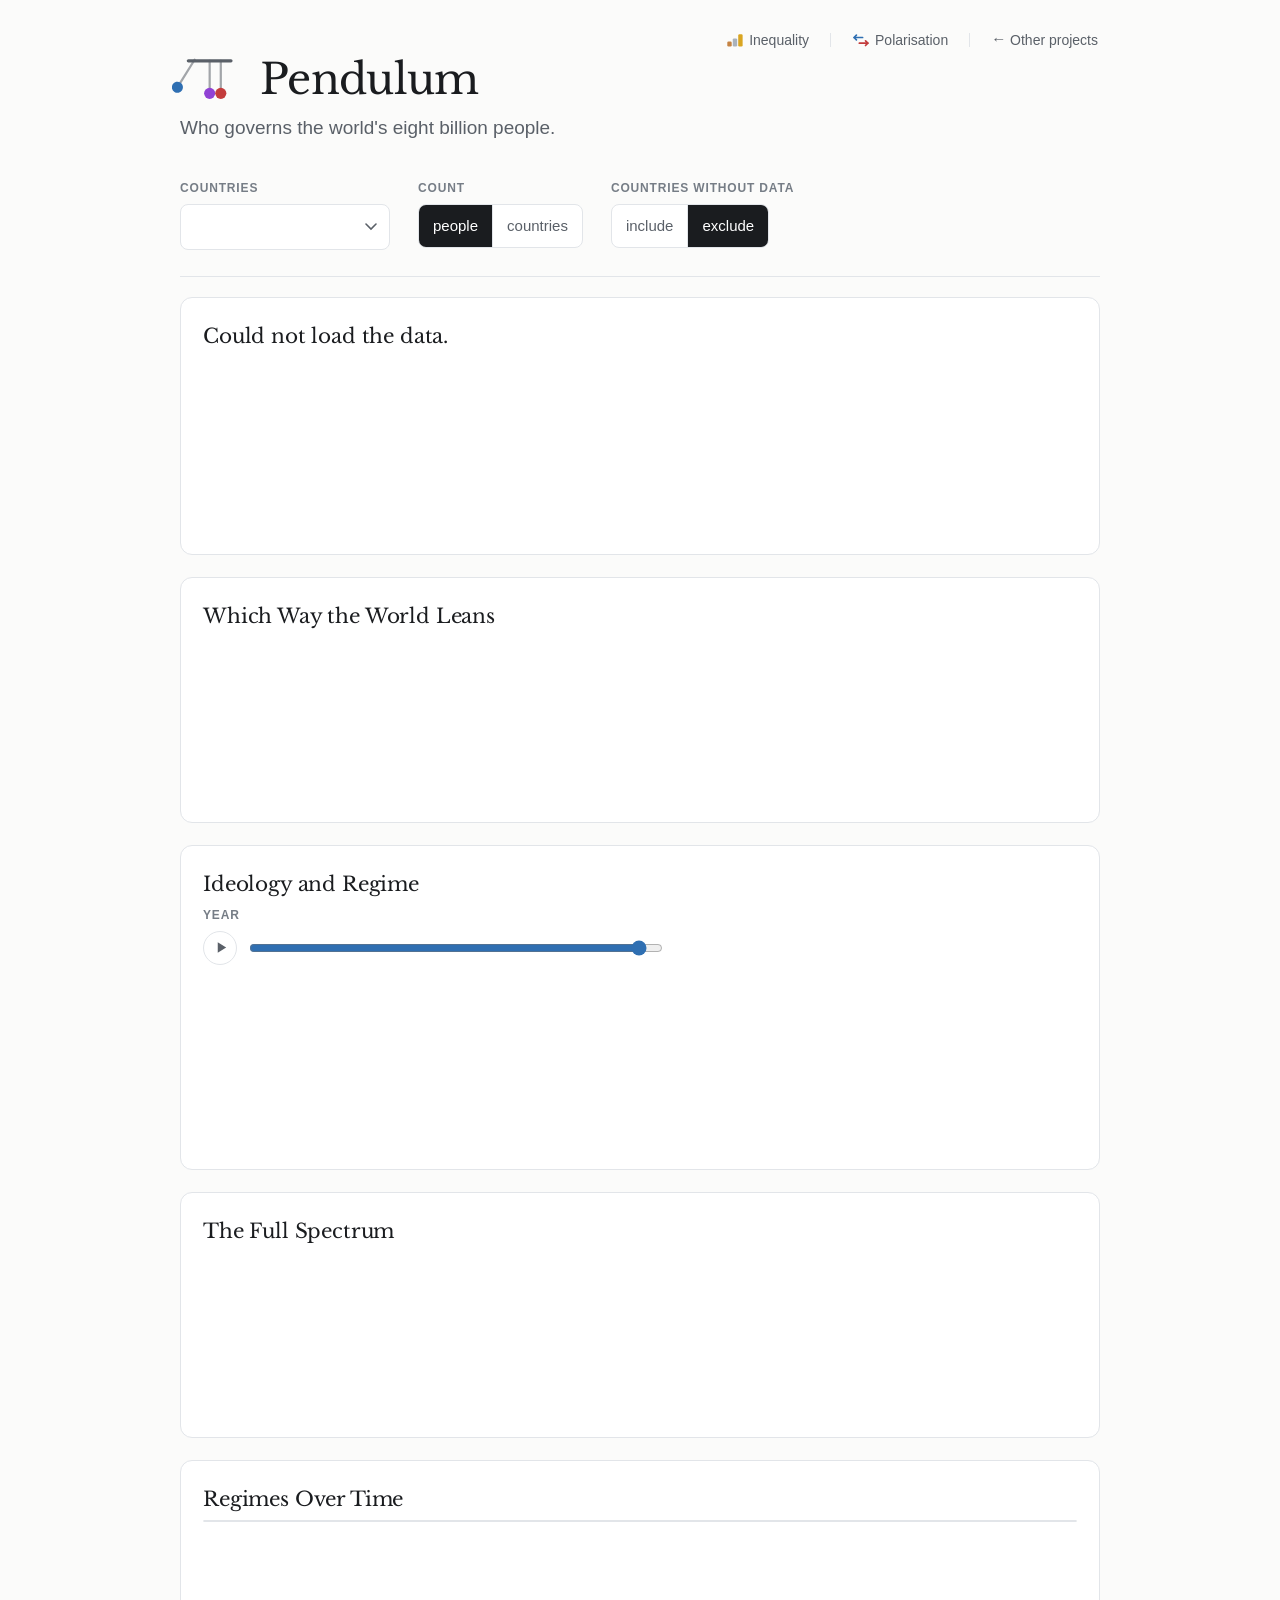
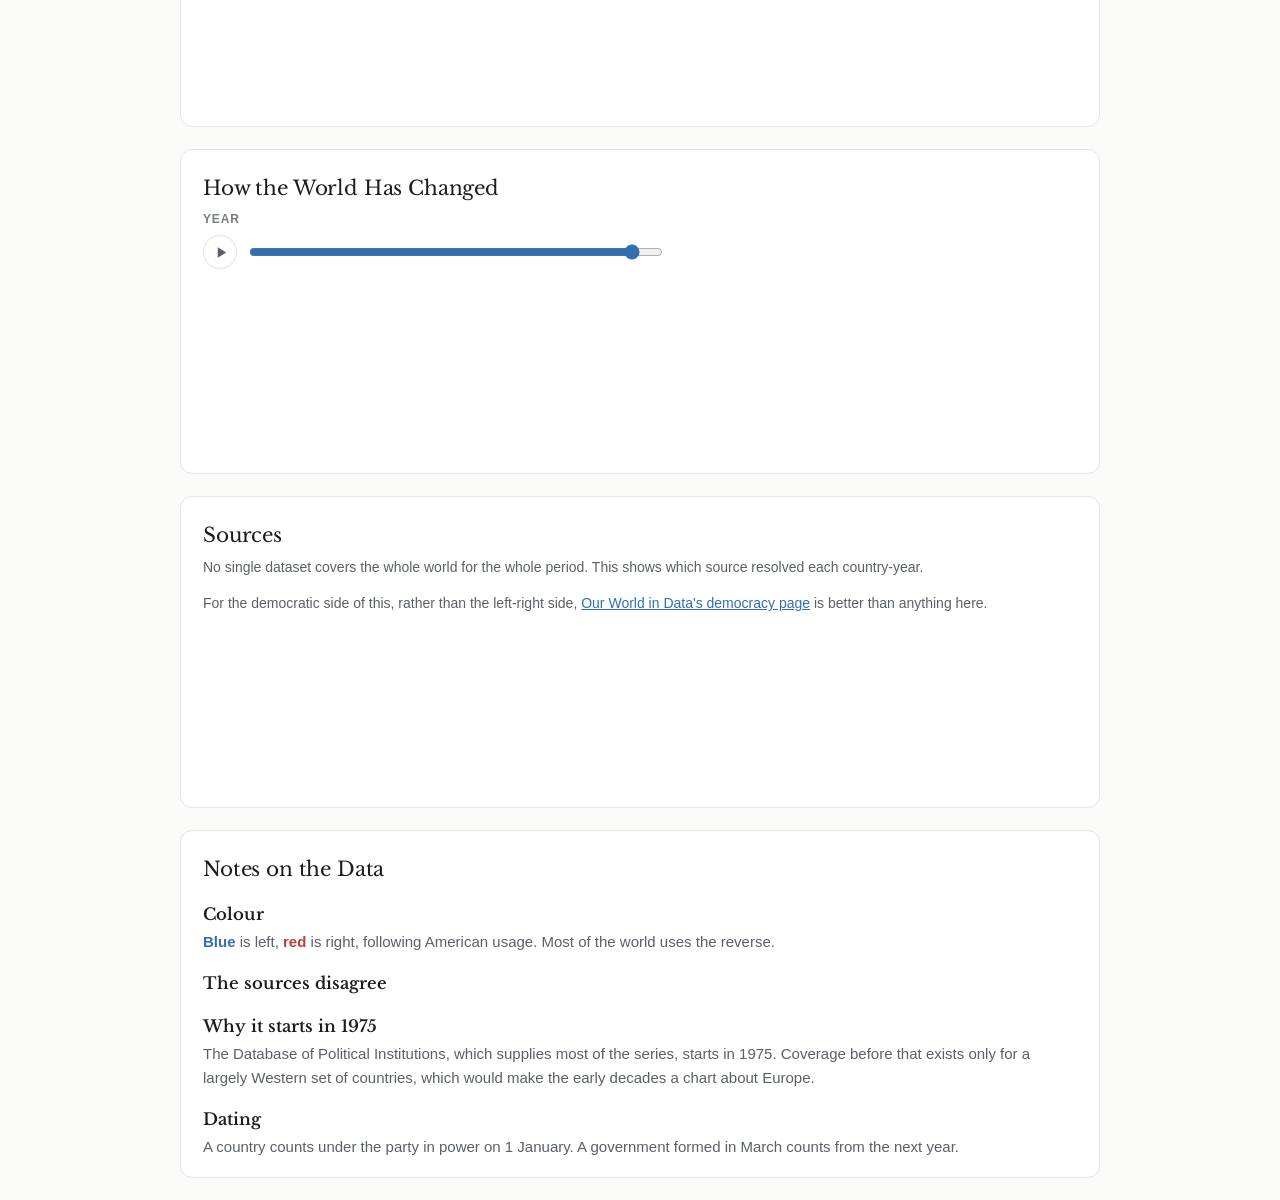
==== site/index.html @ 0fd0ecdf "Polarisation: the stacked-arrows mark, titled axes, and a granular fan The mark is now two arrows le" ====
<!doctype html>
<html lang="en">
<head>
<meta charset="utf-8">
<meta name="viewport" content="width=device-width, initial-scale=1">
<title>Pendulum</title>
<meta name="description" content="How the world's governments have moved along the political spectrum since 1975.">
<link rel="canonical" href="https://charlietrenorden.com/pendulum/">
<meta property="og:type" content="website">
<meta property="og:site_name" content="Charlie Trenorden">
<meta property="og:title" content="Pendulum: who governs the world's eight billion people">
<meta property="og:description" content="Fifty years of governments on the left-right axis, counted by people rather than countries.">
<meta property="og:url" content="https://charlietrenorden.com/pendulum/">
<meta property="og:image" content="https://charlietrenorden.com/pendulum/og-card.png">
<meta property="og:image:width" content="2400">
<meta property="og:image:height" content="1260">
<meta property="og:image:alt" content="Pendulum: the share of the world's people governed from the left, centre and right, 1975 to 2025.">
<meta name="twitter:card" content="summary_large_image">
<link rel="preconnect" href="https://fonts.gstatic.com" crossorigin>
<link href="https://fonts.googleapis.com/css2?family=Libre+Baskerville:wght@400;700&display=swap" rel="stylesheet">
<link rel="stylesheet" href="style.css">
<!-- A SQUARE mark for the tab. logo.svg is the 58x48 wordmark: a browser squashes it
     into a 16x13 sliver where the rods disappear. apple-touch is flattened square
     because iOS masks it itself and paints transparency black. -->
<link rel="icon" href="favicon.svg" type="image/svg+xml">
<link rel="icon" href="favicon.ico" sizes="any">
<link rel="icon" href="favicon-192.png" type="image/png" sizes="192x192">
<link rel="apple-touch-icon" href="apple-touch-icon.png">
<script>/* Analytics, gated. Two kinds of visitor are not an audience: anyone who has opted out with ?nostats=1, and automation - navigator.webdriver is the one signal true for Playwright, Puppeteer and Selenium alike. Inline and dependency-free on purpose: served from the Worker, a bad deploy there would stop analytics on every site. See site-stats/beacon. */(function(){try{var X="ct.nostats",C="ct_nostats",D=";path=/;domain=.charlietrenorden.com",q=location.search,out=false;if(q.indexOf("nostats=1")>-1){try{localStorage.setItem(X,"1")}catch(e){}document.cookie=C+"=1"+D+";max-age=63072000;samesite=lax";}if(q.indexOf("nostats=0")>-1){try{localStorage.removeItem(X)}catch(e){}document.cookie=C+"="+D+";max-age=0";}try{out=!!localStorage.getItem(X)}catch(e){}if(!out)out=document.cookie.indexOf(C+"=1")>-1;if(out||navigator.webdriver)return;var d=document,s;s=d.createElement("script");s.defer=true;s.src="https://static.cloudflareinsights.com/beacon.min.js";s.setAttribute("data-cf-beacon",'\x7b"token": "32b821209b5441a08df42ccf61c9e6c2"\x7d');d.head.appendChild(s);s=d.createElement("script");s.defer=true;s.src="https://beacon.charlietrenorden.com/b.js";d.head.appendChild(s);}catch(e){}})();</script>
</head>
<body class="loading">
<header class="wrap">
  <nav class="topnav">
    <a href="../inequality/"><svg class="navmark" viewBox="0 0 22 18" aria-hidden="true" focusable="false"><rect x="1.6" y="10.4" width="5.4" height="6.2" rx="1.5" fill="var(--coin-bronze-face)"/><rect x="8.3" y="6.6" width="5.4" height="10" rx="1.5" fill="var(--coin-silver-face)"/><rect x="15" y="1.6" width="5.4" height="15" rx="1.5" fill="var(--coin-gold-face)"/></svg>Inequality</a>
    <span class="sep" aria-hidden="true"></span>
    <a href="../polarisation/"><svg class="navmark" viewBox="0 0 22 18" aria-hidden="true" focusable="false"><g stroke="var(--p-left)" stroke-width="2.1" stroke-linecap="round" stroke-linejoin="round" fill="none"><path d="M13 5.5 H2.6"/><path d="M5.4 2.7 L2.6 5.5 L5.4 8.3"/></g><g stroke="var(--p-right)" stroke-width="2.1" stroke-linecap="round" stroke-linejoin="round" fill="none"><path d="M9 12.5 H19.4"/><path d="M16.599999999999998 9.7 L19.4 12.5 L16.599999999999998 15.3"/></g></svg>Polarisation</a>
    <span class="sep" aria-hidden="true"></span>
    <a class="home" href="https://charlietrenorden.com/"><span class="back" aria-hidden="true">&larr;</span>&nbsp;<span class="lbl-full">Other projects</span><span class="lbl-short">Projects</span></a>
  </nav>
  <h1>
    <svg class="mark" viewBox="0 8 58 48" aria-hidden="true" focusable="false">
      <line x1="9" y1="12" x2="55" y2="12" stroke="currentColor" stroke-width="3.4" stroke-linecap="round"/>
      <g class="bob-l"><line x1="20" y1="12" x2="20" y2="41" stroke="currentColor" stroke-width="2.4" stroke-linecap="round" opacity=".55"/><circle cx="20" cy="47" r="6" fill="#2f6fb2"/></g>
      <g class="bob-m"><line x1="32" y1="12" x2="32" y2="41" stroke="currentColor" stroke-width="2.4" stroke-linecap="round" opacity=".55"/><circle cx="32" cy="47" r="6" fill="#9042d4"/></g>
      <g class="bob-r"><line x1="44" y1="12" x2="44" y2="41" stroke="currentColor" stroke-width="2.4" stroke-linecap="round" opacity=".55"/><circle cx="44" cy="47" r="6" fill="#c33c3c"/></g>
    </svg>Pendulum</h1>
  <p class="standfirst">
    Who governs the world's eight billion people.
  </p>
</header>

<main class="wrap">
  <section class="controls" aria-label="Chart controls">
    <div class="control">
      <label for="group">Countries</label>
      <select id="group"></select>
      <span class="hint" id="group-hint"></span>
    </div>
    <div class="control">
      <span class="label">Count</span>
      <div class="segmented" role="radiogroup" aria-label="What to count">
        <button type="button" data-weight="by_population" role="radio" aria-checked="true">people</button>
        <button type="button" data-weight="by_country" role="radio" aria-checked="false">countries</button>
      </div>
    </div>
    <div class="control">
      <span class="label">Countries without data</span>
      <div class="segmented" role="radiogroup" aria-label="Countries without data">
        <button type="button" data-missing="include" role="radio" aria-checked="false">include</button>
        <button type="button" data-missing="exclude" role="radio" aria-checked="true">exclude</button>
      </div>
    </div>
  </section>

  <section class="panel">
    <h2 id="chart-title"></h2>
    <div class="legend" id="legend"></div>
    <figure class="chart">
      <svg id="area" role="img"></svg>
      <div class="readout" id="readout" hidden></div>
    </figure>
    <p class="caption" id="caption"></p>
  </section>

  <section class="panel">
    <h2 id="leans-title">Which Way the World Leans</h2>
    <div class="legend legend-lines" id="legend-lines"></div>
    <figure class="chart">
      <svg id="line" role="img"></svg>
      <div class="readout" id="line-readout" hidden></div>
    </figure>
  </section>

  <section class="panel">
    <h2>Ideology and Regime</h2>
    <div class="control control-year">
      <label for="year">Year <output id="year-out"></output></label>
      <div class="scrub">
        <button type="button" class="play" data-play="year" aria-pressed="false" aria-label="Play the timeline">
          <svg viewBox="0 0 16 16" aria-hidden="true"><path d="M4 2.5v11l9-5.5z"/></svg>
        </button>
        <input type="range" id="year" min="1975" max="2025" step="1" value="2023">
      </div>
    </div>
    <div class="legend" id="legend-mosaic"></div>
    <figure class="chart">
      <svg id="mosaic" role="img"></svg>
      <div class="readout" id="mosaic-readout" hidden></div>
    </figure>
    <p class="caption" id="mosaic-caption"></p>
  </section>

  <section class="panel">
    <h2>The Full Spectrum</h2>
    <div class="legend" id="legend-spectrum"></div>
    <figure class="chart">
      <svg id="spectrum" role="img"></svg>
      <div class="readout" id="spectrum-readout" hidden></div>
    </figure>
    
  </section>

  <section class="panel">
    <h2>Regimes Over Time</h2>
    <div class="segmented segmented-wide" id="regime-tabs" role="radiogroup" aria-label="Regime type"></div>
    <div class="legend" id="legend-regime"></div>
    <figure class="chart">
      <svg id="regime" role="img"></svg>
      <div class="readout" id="regime-readout" hidden></div>
    </figure>
    <p class="caption" id="regime-caption"></p>
  </section>

  <section class="panel">
    <h2>How the World Has Changed</h2>
    <div class="control control-year">
      <label for="map-year">Year <output id="map-year-out"></output></label>
      <div class="scrub">
        <button type="button" class="play" data-play="map-year" aria-pressed="false" aria-label="Play the timeline">
          <svg viewBox="0 0 16 16" aria-hidden="true"><path d="M4 2.5v11l9-5.5z"/></svg>
        </button>
        <input type="range" id="map-year" min="1975" max="2026" step="1" value="2023">
      </div>
    </div>
    <div class="legend" id="legend-map"></div>
    <figure class="chart chart-wide">
      <svg id="map" role="img"></svg>
      <div class="readout" id="map-readout" hidden></div>
    </figure>
    <p class="caption" id="map-caption"></p>
  </section>

  <section class="panel">
    <h2>Sources</h2>
    <p class="sub">
      No single dataset covers the whole world for the whole period. This shows which
      source resolved each country-year.
    </p>
    <p class="sub">
      For the democratic side of this, rather than the left-right side,
      <a href="https://ourworldindata.org/democracy" rel="noopener">Our World in Data's
      democracy page</a> is better than anything here.
    </p>
    <div class="legend" id="legend-src"></div>
    <figure class="chart">
      <svg id="prov" role="img"></svg>
      <div class="readout" id="prov-readout" hidden></div>
    </figure>
  </section>

  <section class="panel notes">
    <h2>Notes on the Data</h2>
    <dl>
      <dt>Colour</dt>
      <dd>
        <b class="c-left">Blue</b> is left, <b class="c-right">red</b> is right, following
        American usage. Most of the world uses the reverse.
      </dd>
      <dt>The sources disagree</dt>
      <dd id="agreement"></dd>
      <dt>Why it starts in 1975</dt>
      <dd>
        The Database of Political Institutions, which supplies most of the series, starts
        in 1975. Coverage before that exists only for a largely Western set of countries,
        which would make the early decades a chart about Europe.
      </dd>
      <dt>Dating</dt>
      <dd>
        A country counts under the party in power on 1 January. A government formed in
        March counts from the next year.
      </dd>
    </dl>
  </section>
  <p class="loading-note">Loading the data.</p>
</main>


<script src="app.js"></script>
</body>
</html>
---- site/style.css ----
:root {
  --ink: #1a1c1f;
  --ink-soft: #5a6068;
  --ink-faint: #767d86;
  --rule: #e2e5e9;
  --bg: #fbfbfa;
  --panel: #ffffff;
  --accent: #2f6fb2;
  /* The wealth page. One hue per kind of evidence rather than per country,
     because the thing a reader has to keep hold of is which layer they are
     looking at, not which nation. Warm for the deep past, cool for the
     measured present. */
  --w-deep: #9c5539;
  --w-early: #d2a05f;
  --w-mid: #7d8f9c;
  --w-now: #2f6fb2;
  --w-england: #4f7d5e;
  --w-piedmont: #9a5b8f;
  --w-pick: #2f6fb2;
  --w-region: #462c0c;
  /* The median inside the settlement box plot. Near-black was iterated three
     times and rejected each time: at 2.6px through a pale terracotta box it
     read as a mark from a different chart. This is the box's own hue taken
     down, so it separates from the fill without introducing a fourth colour.

     The dark value is LIGHTER than the box rather than darker, which is not an
     inconsistency: what the eye is judging is contrast against the ground, and
     on a #1a1d22 panel a darker terracotta is a mark you cannot see. */
  --w-median: #8f3f24;
  /* ---- the polarisation page ----
     The hues carry the argument. The two axes that did not move are COOL and
     everything that roughly doubled is WARM, so a reader who takes nothing else
     from the fan chart still sees that the cool lines are the flat ones. */
  --p-econ: #2f6fb2;   --p-relig: #6b7f8c;
  --p-immig: #c0522d;  --p-lgbt: #a8387e;  --p-minor: #c08a3e;
  --p-viol: #8a2020;   --p-plur: #5d8a6b;  --p-pop: #6b5b95;
  --p-anti: #495070;
  --p-pick: #1a1c1f;   --p-band: #d7dce2;  --p-all: #9aa6b2;
  --p-left: #2f6fb2;   --p-right: #c33c3c;
  /* the three layers, for the swatches in the panel that lists them */
  --p-party: #c0522d;  --p-europe: #5d8a6b;  --p-society: #2f6fb2;
  /* The coin stack. Real metal hex is built for a dark ground: silver #c0c0c0
     and gold #d4af37 both wash out on this near-white page, so the light values
     are the same metals a couple of steps down. */
  --coin-bronze: #a4692c;  --coin-bronze-face: #c58343; --coin-bronze-edge: #7d4d1d;
  --coin-silver: #8b939c;  --coin-silver-face: #aab2bb; --coin-silver-edge: #6b727a;
  --coin-gold:   #b8860b;  --coin-gold-face:   #d9a521; --coin-gold-edge:   #8c6407;
  --max: 960px;
  /* The same serif stack charlietrenorden.com sets on its body. No webfont at
     all: nothing to request, nothing to swap in late, and the project reads as
     part of the site rather than beside it. Title at 400, headings at 600. */
  /* Libre Baskerville, Charlie's pick from eleven faces on 2026-08-22. It is
     the first webfont on this project, which had deliberately used the system
     serif to avoid a request and a late swap. The cost is paid for two reasons:
     it holds a one-word title where the system stack goes thin, and both pages
     are one word. `display=swap` means the system stack renders first and is
     replaced, so nothing is invisible while it loads. Baskerville runs large
     for its point size, hence the smaller clamp on h1 below. */
  --font-title: "Libre Baskerville", "Iowan Old Style", "Palatino Linotype",
                Palatino, Georgia, "Times New Roman", serif;
  --font-display: var(--font-title);
}

* { box-sizing: border-box; }

body {
  margin: 0;
  background: var(--bg);
  color: var(--ink);
  font: 16px/1.6 -apple-system, BlinkMacSystemFont, "Segoe UI", Roboto, Helvetica, Arial, sans-serif;
  -webkit-font-smoothing: antialiased;
}

.wrap { max-width: var(--max); margin: 0 auto; padding: 0 20px; }

/* The back link and the title share one grid rather than sitting in separate
   blocks, so that on a phone they can occupy the same row. Giving the link its
   own stacked row there wasted a whole line of a short screen and left the
   title looking like it started halfway down the page. */
/* header.wrap, not header: `.wrap` sets `padding: 0 20px` and a class outranks
   an element selector whatever the source order, so a bare `header { padding }`
   here is silently dead. It had been dead for a while - all the top spacing was
   really coming from the separate bar block above. */
header.wrap {
  /* 22 is what the removed bar block actually contributed */
  padding-top: 22px;
  padding-bottom: 8px;
  display: grid;
  grid-template-columns: minmax(0, 1fr) auto;
  align-items: center;
}
header > h1, header > .standfirst { grid-column: 1 / -1; }

h1 {
  font-family: var(--font-title);
  font-weight: 400;
  /* smaller than the Instrument Serif setting: this stack has a far larger
     x-height, so it carries the same presence at less size */
  font-size: clamp(28px, 5.4vw, 42px);
  letter-spacing: -0.015em;
  line-height: 1.04;
  margin: 0 0 10px;
}
.standfirst {
  font-size: clamp(16px, 2.4vw, 19px);
  color: var(--ink-soft);
  max-width: 46em;
  margin: 0;
}

/* ---- controls ---- */
.controls {
  display: flex;
  flex-wrap: wrap;
  gap: 24px 28px;
  /* flex-end bottom-aligned these, and the country control is taller because it
     carries a hint underneath, so the two sat 29px out of line */
  align-items: flex-start;
  margin: 28px 0 20px;
  padding-bottom: 20px;
  border-bottom: 1px solid var(--rule);
}
.control { display: flex; flex-direction: column; gap: 6px; }
.control label, .control .label {
  font-size: 12px;
  text-transform: uppercase;
  letter-spacing: 0.07em;
  color: var(--ink-faint);
  font-weight: 600;
}
select {
  font: inherit;
  font-size: 16px;
  padding: 9px 34px 9px 12px;
  border: 1px solid var(--rule);
  border-radius: 8px;
  background: var(--panel) url("data:image/svg+xml,%3Csvg xmlns='http://www.w3.org/2000/svg' width='12' height='8'%3E%3Cpath d='M1 1l5 5 5-5' stroke='%235a6068' stroke-width='1.6' fill='none' stroke-linecap='round'/%3E%3C/svg%3E") no-repeat right 12px center;
  appearance: none;
  min-width: 210px;
  cursor: pointer;
  color: var(--ink);
}
select:focus-visible, .segmented button:focus-visible { outline: 2px solid var(--accent); outline-offset: 2px; }
.hint { font-size: 13px; color: var(--ink-faint); }

.segmented {
  /* The control sits in a flex column, so without this it stretches to the
     width of the label above it and trails empty space past the last button. */
  align-self: flex-start;
  display: inline-flex;
  border: 1px solid var(--rule);
  border-radius: 8px;
  overflow: hidden;
  background: var(--panel);
}
.segmented button {
  font: inherit;
  font-size: 15px;
  padding: 9px 14px;
  border: 0;
  background: transparent;
  color: var(--ink-soft);
  cursor: pointer;
  white-space: nowrap;
}
.segmented button + button { border-left: 1px solid var(--rule); }
.segmented button[aria-checked="true"] { background: var(--ink); color: #fff; }

/* ---- panels ---- */
.panel {
  background: var(--panel);
  border: 1px solid var(--rule);
  border-radius: 12px;
  padding: 22px 22px 18px;
  margin: 0 0 22px;
}
.panel h2 {
  /* 400, not 600: this face has no semibold, and asking for one makes the
     browser synthesise a smeared fake. The size carries the hierarchy. */
  font-family: var(--font-display); font-weight: 400;
  font-size: 20px; margin: 0 0 5px; letter-spacing: -0.008em;
}
.sub, .caption {
  font-size: 14px;
  color: var(--ink-soft);
  margin: 4px 0 14px;
  max-width: 62em;
}
.caption { margin: 12px 0 0; }

.legend { display: flex; flex-wrap: wrap; gap: 6px 18px; margin: 12px 0 10px; font-size: 13.5px; }
.legend span { display: inline-flex; align-items: center; gap: 7px; color: var(--ink-soft); }
.legend i { width: 12px; height: 12px; border-radius: 3px; display: inline-block; }

.chart { margin: 0; position: relative; }
svg { display: block; width: 100%; height: auto; }

.readout {
  /* left/top are set from the pointer position by placeReadout() */
  position: absolute;
  top: 10px; left: 10px;
  background: rgba(255,255,255,0.96);
  border: 1px solid var(--rule);
  border-radius: 8px;
  padding: 10px 12px;
  font-size: 13px;
  line-height: 1.5;
  pointer-events: none;
  min-width: 178px;
  box-shadow: 0 4px 14px rgba(0,0,0,0.06);
}
.readout b { display: block; font-size: 15px; margin-bottom: 4px; }
.readout .row { display: flex; justify-content: space-between; gap: 14px; }
.readout .row i { width: 9px; height: 9px; border-radius: 2px; display: inline-block; margin-right: 6px; }
/* A group header inside a readout: names the population the rows below
   summarise, so "median" and "range" have something to be of. */
.readout .row.grp { color: var(--ink-faint); margin-top: 5px; }
/* Each swatch is drawn the way its mark is drawn on the chart: the country line
   solid in its own colour, the median as the dashed rule it is, the quartile
   band as the pale fill it is. Three rows of numbers with one swatch between
   them left two of the three pointing at nothing. */
.readout .row i.dash { width: 11px; height: 0; border-radius: 0; border-top: 2px dashed var(--w-mid);
  background: none; vertical-align: middle; margin-bottom: 1px; }
.readout .row i.band { background: var(--w-mid); opacity: 0.32; }
.readout .prov { margin-top: 6px; padding-top: 6px; border-top: 1px solid var(--rule); color: var(--ink-faint); font-size: 12px; }

/* ---- notes ---- */
.notes dl { margin: 8px 0 0; }
.notes dt { font-family: var(--font-display); font-weight: 600; font-size: 16.5px;
            margin-top: 16px; }
.notes dd { margin: 3px 0 0; color: var(--ink-soft); font-size: 15px; max-width: 62em; }

footer { padding: 8px 0 60px; color: var(--ink-soft); }
footer h2 { font-size: 13px; text-transform: uppercase; letter-spacing: 0.07em; color: var(--ink-faint); }
footer ul { margin: 0; padding-left: 18px; font-size: 13.5px; }
footer li { margin-bottom: 6px; line-height: 1.5; }
footer a { font-weight: 600; }
footer li { margin-bottom: 3px; }
.fine { font-size: 13px; color: var(--ink-faint); margin-top: 16px; }
a { color: var(--accent); }

@media (max-width: 640px) {
  .panel { padding: 18px 14px 14px; border-radius: 10px; }
  .controls { gap: 16px; }
  select { min-width: 0; width: 100%; }
  .control { width: 100%; }
  .readout { position: static; margin-top: 10px; box-shadow: none; }
}

@media (prefers-color-scheme: dark) {
  :root {
    --ink: #e9ecf0; --ink-soft: #a7aeb8; --ink-faint: #98a0aa;
    --rule: #2b2f36; --bg: #131519; --panel: #1a1d22; --accent: #6ea8e0;
    /* lifted off the dark ground: the mid-grey and the greens in particular
       disappear into the panel at their light-mode values */
    --w-deep: #d4795c; --w-early: #f0ca8b; --w-mid: #9aa8b4; --w-now: #6ea8e0;
    --w-england: #6fa583; --w-piedmont: #c383b6; --w-pick: #6ea8e0;
    --w-region: #8a5313;
    --w-median: #e58f6f;
    --p-econ: #6ea8e0;   --p-relig: #94a6b3;
    --p-immig: #e08055;  --p-lgbt: #e07ab5;  --p-minor: #e8c07a;
    --p-viol: #d95555;   --p-plur: #82bd93;  --p-pop: #a294cf;
    --p-anti: #8d95bb;
    --p-pick: #f2f4f7;   --p-band: #343b45;  --p-all: #6a7684;
    --p-left: #6ea8e0;   --p-right: #d95555;
    --p-party: #e08055;  --p-europe: #82bd93;  --p-society: #6ea8e0;
    --coin-bronze: #b06a28; --coin-bronze-face: #d98f45; --coin-bronze-edge: #f0b982;
    --coin-silver: #98a2ac; --coin-silver-face: #c6ced7; --coin-silver-edge: #e3e9ef;
    --coin-gold:   #c69a22; --coin-gold-face:   #ecc457; --coin-gold-edge:   #f7e2a4;
  }
  .segmented button[aria-checked="true"] { background: var(--accent); color: #0f1114; }
  .readout { background: rgba(26,29,34,0.97); }
}

/* ---- year slider ---- */
.control-year { margin: 6px 0 14px; max-width: 460px; }
.control-year label { display: flex; align-items: baseline; gap: 8px; }
.control-year output {
  font-size: 17px; font-weight: 650; color: var(--ink);
  letter-spacing: -0.01em; text-transform: none;
}
input[type="range"] {
  width: 100%; accent-color: var(--accent); cursor: pointer; margin: 0;
}
input[type="range"]:focus-visible { outline: 2px solid var(--accent); outline-offset: 4px; }

.mosaic-cell { cursor: default; }
.mosaic-cell:hover { filter: brightness(1.12); }

/* ---- hierarchy ----
   Seven identical cards gave the headline chart and a provenance footnote the
   same weight. The lead panel now carries the page and the quiet one recedes. */


/* ---- loading ----
   The data is about a megabyte. Empty cards look broken; say what is happening. */
.loading-note { display: none; }
body.loading main > .panel, body.loading .controls { display: none; }
body.loading .loading-note {
  display: block; color: var(--ink-faint); font-size: 15px; padding: 40px 0 80px;
}

/* ---- charts ----
   Charts are drawn at container pixel scale, so height comes from the viewBox
   and must not be overridden here. */
.chart svg { width: 100%; height: auto; }

/* ---- mobile ----
   Panels get their inner padding back at the smallest sizes so charts, which
   measure their own container, do not end up needlessly narrow. */
@media (max-width: 640px) {
  .legend { gap: 4px 14px; font-size: 13px; }
  .control-year { max-width: none; }
  h1 { margin-bottom: 4px; }
}

/* ---- back to the rest of the site ----
   Matches the bar the other project pages use. */
.home {
  display: inline-flex; align-items: center;
  font-size: 14px; color: var(--ink-soft); text-decoration: none;
  padding: 6px 10px 6px 8px; margin-right: -8px; border-radius: 7px;
}
.home:hover { background: var(--panel); color: var(--ink); }
/* The arrow rides a touch high. It is a glyph on the text baseline next to a
   label whose own visual centre is above that baseline, so baseline alignment
   reads as the arrow having sagged. */
.home .back { font-size: 15px; display: inline-block; transform: translateY(-0.06em); }

/* ---- wordmark ----
   The rods take currentColor so the mark follows the theme; the three bobs stay
   left blue, centre purple, right red, which is the page's own palette. */
h1 { display: flex; align-items: center; gap: 26px; width: fit-content; }
.mark {
  /* viewBox is cropped to the artwork, so height drives it and width follows */
  height: 1.06em; width: auto; flex: none;
  color: var(--ink-soft);
  transform: translateY(-0.02em);
}
@media (max-width: 640px) {
  header.wrap { padding-top: 14px; }
  h1 { gap: 8px; }
  .mark.coins { height: 1.5em; }
  /* THE NAV GETS ITS OWN ROW AGAIN, reversing a deliberate earlier choice.
     With two links it sat level with the title and that was the better layout;
     a third page makes it impossible rather than tight. Three labelled links
     plus "Projects" measure 319px at a 390px viewport, so the nav alone is
     wider than the screen minus its gutters, and the title overlapped it by
     130px on all three pages. There is no font size that fixes a 319px nav in
     a 358px content box next to any title at all.

     The alternative, kept here because it is the one that would preserve the
     old layout: drop the two sibling links to their marks alone and keep only
     "Projects" as words. That is about 130px and would fit. It is not done
     because a mark with no label is a guess for anyone who has not already
     learnt the three marks, and the cost of being wrong is a reader who cannot
     find the other two pages. */
  header > .topnav { grid-column: 1 / -1; grid-row: 1; justify-self: start; }
  header > h1 {
    grid-column: 1; grid-row: 2;
    /* Measured, not guessed. Two nav links plus the wordmark have to share
       375px, and at the desktop clamp the nav landed on top of the title. This
       is the largest title that still leaves a real gap at 320px. */
    /* Baskerville sets wider than the stack it replaced, so the floor drops
       from 20px to 16. Measured at 320, 360, 375 and 390 with both wordmarks
       and both nav links present; the tightest is Inequality at 320. */
    font-size: clamp(16px, 5.2vw, 30px);
    padding-right: 10px;
  }
  .topnav { grid-row: 1; gap: 0; margin-bottom: 4px; }
  .topnav > a { font-size: 12.5px; padding: 5px 6px; }
  .topnav .sep { margin: 0 4px; }
  .topnav .back { display: none; }
  .topnav > a { white-space: nowrap; }
  header > .standfirst { grid-row: 3; }
}

/* ---- regime tabs ----
   Wider than the weighting toggle because the labels are longer, and wrapping
   to two rows on a phone rather than scrolling sideways. */
.segmented-wide { display: flex; flex-wrap: wrap; margin: 4px 0 14px; }
.segmented-wide button { flex: 1 1 auto; font-size: 14px; padding: 8px 12px; }
@media (max-width: 640px) {
  .segmented-wide { border-radius: 8px; }
  .segmented-wide button { flex: 1 1 45%; }
}

/* A legend entry that carries an explanation. Focusable so it is reachable
   without a mouse, and underlined so it looks like it holds something. */
.legend .explained {
  cursor: help;
  text-decoration: underline dotted var(--ink-faint);
  text-underline-offset: 3px;
}
.legend .explained:focus-visible { outline: 2px solid var(--accent); outline-offset: 3px; }

/* ---- the map ----
   A world map is about 2.4:1, so on a phone it is short and a small country is
   a couple of pixels. This used to hold a 620px minimum and swipe sideways for
   that reason, but a map you have to scroll to see is not a map of the world:
   you land on the Americas and never learn there is a chart about anywhere
   else. The whole thing now fits the screen. Tapping a country still names it,
   which is what the small ones need anyway. The overflow rule stays as a floor
   in case a future projection is wider. */
@media (max-width: 700px) {
  .chart-wide { overflow-x: auto; overscroll-behavior-x: contain; }
}

/* ---- timeline player ---- */
.scrub { display: flex; align-items: center; gap: 12px; }
.scrub input[type="range"] { flex: 1 1 auto; }
.play {
  flex: none;
  width: 34px; height: 34px;
  display: inline-flex; align-items: center; justify-content: center;
  border: 1px solid var(--rule); border-radius: 50%;
  background: var(--panel); color: var(--ink-soft);
  cursor: pointer; padding: 0;
}
.play:hover { color: var(--ink); border-color: var(--ink-faint); }
.play:focus-visible { outline: 2px solid var(--accent); outline-offset: 2px; }
.play svg { width: 15px; height: 15px; fill: currentColor; margin-left: 2px; }
/* the same button pauses, so it becomes two bars while running. The icon is
   swapped in JS rather than with the CSS `d` property, which only Chromium
   supports. */
.play[aria-pressed="true"] { background: var(--ink); color: var(--panel); border-color: var(--ink); }
.play[aria-pressed="true"] svg { margin-left: 0; }

/* Scroll without a visible bar: the map still swipes on a phone, but the bar
   itself sat under the chart and read as chrome. */
.chart-wide { scrollbar-width: none; -ms-overflow-style: none; }
.chart-wide::-webkit-scrollbar { display: none; }

/* Regime definitions under the mosaic key: plain words, each explaining itself. */
.legend-regimes { gap: 6px 16px; font-size: 13px; margin: -2px 0 12px; }
.legend-regimes .explained { color: var(--ink-faint); }

/* The regime names under the mosaic carry their definition, so they read as
   something you can interrogate. */
.regime-label { cursor: help; text-decoration: underline dotted; text-underline-offset: 3px; }

/* Key for the two lines on the balance chart. */
.legend-lines .swatch { width: 26px; height: 8px; }
.c-left { color: #2f6fb2; }
.c-right { color: #c33c3c; }
@media (prefers-color-scheme: dark) {
  .c-left { color: #6ea8e0; }
  .c-right { color: #e07575; }
}

/* ---- the mark swings ----
   A real Newton's cradle: the raised ball accelerates as it falls, stops dead
   on impact, and the far ball leaves at that speed, decelerating as it rises.
   So each phase gets its own easing rather than one curve across the cycle,
   and each ball holds still while the other is travelling.

   The swing paints outside the viewBox on both sides. overflow:visible keeps
   the layout box tight while letting the balls travel. */
.mark { overflow: visible; }
.mark .bob-l, .mark .bob-r { transform-box: view-box; }
/* transform-box: view-box measures from the viewBox's own top-left, which is
   y=8 here, so the pivot is 12-8=4 rather than 12. Getting this wrong hangs the
   balls from a point below the bar and the swing looks broken. */
/* A positive rotation is clockwise, so a hanging ball swings LEFT on a
   positive angle and right on a negative one. */
.mark .bob-l { transform-origin: 20px 4px; transform: rotate(32deg); }
.mark .bob-r { transform-origin: 44px 4px; }

h1:hover .mark .bob-l, h1:focus-within .mark .bob-l { animation: cradle-left 1.6s infinite; }
h1:hover .mark .bob-r, h1:focus-within .mark .bob-r { animation: cradle-right 1.6s infinite; }

@keyframes cradle-left {
  0%   { transform: rotate(32deg); animation-timing-function: cubic-bezier(.45,0,.75,.3); }
  25%  { transform: rotate(0deg); animation-timing-function: linear; }
  75%  { transform: rotate(0deg); animation-timing-function: cubic-bezier(.25,.7,.55,1); }
  100% { transform: rotate(32deg); }
}
@keyframes cradle-right {
  0%   { transform: rotate(0deg); animation-timing-function: linear; }
  25%  { transform: rotate(0deg); animation-timing-function: cubic-bezier(.25,.7,.55,1); }
  50%  { transform: rotate(-32deg); animation-timing-function: cubic-bezier(.45,0,.75,.3); }
  75%  { transform: rotate(0deg); animation-timing-function: linear; }
  100% { transform: rotate(0deg); }
}

@media (prefers-reduced-motion: reduce) {
  h1:hover .mark .bob-l, h1:hover .mark .bob-r,
  h1:focus-within .mark .bob-l, h1:focus-within .mark .bob-r { animation: none; }
}


/* Licence and retrieval date sit under each source, quieter than the role. */
footer .terms { display: block; color: var(--ink-faint); font-size: 12.5px; margin-top: 2px; }

/* ---- the wealth page ---- */
/* Both pages carry the same pair of links, so they sit in one nav in the
   header grid rather than one being a card in the body. The sibling page reads
   as a peer of "Other projects", which is what it is. */
.topnav { grid-column: 2; justify-self: end; display: flex; align-items: center; gap: 4px; }
.topnav > a {
  display: inline-flex; align-items: center;
  font-size: 14px; color: var(--ink-soft); text-decoration: none;
  padding: 6px 10px; border-radius: 7px;
}
.topnav > a:hover { background: var(--panel); color: var(--ink); }
/* A miniature of the OTHER project's mark beside its link, so the pair is
   recognisable from either side. Not a scaled wordmark: at nav size the
   cradle's rods are a third of a pixel and the coin stack's thirteen bodies
   are sub-pixel bands, which is the same reason the favicon is one coin. Both
   marks are redrawn with nothing thinner than about a pixel. */
.topnav .navmark { height: 1.05em; width: auto; flex: none; margin-right: 5px; }
.topnav > a + a { margin-right: -8px; }
/* A real element, not ::after on the first link. As a pseudo-element it was
   part of that anchor's box, so hovering the divider highlighted the link next
   to it and the hover target was visibly wider than the word. */
.topnav .sep {
  width: 1px; height: 14px; background: var(--rule);
  margin: 0 7px; flex: none;
}
/* The short label and its override MUST sit together, base first. Split across
   the file, this base rule came after the media query that was meant to beat
   it, both at one class of specificity, so the later one won and "Other
   projects" rendered as an empty link on every phone. The geometry checks all
   passed, because an empty link still has a box. */
.lbl-short { display: none; }
@media (max-width: 640px) {
  /* the full label will not fit beside the wordmark and the sibling link, and
     shrinking the title further costs more than the word "Other" is worth */
  .lbl-full { display: none; }
  .lbl-short { display: inline; }
}

.layer-list { margin: 0; }
.layer-list dt {
  display: flex; align-items: center; gap: 9px;
  font-weight: 650; font-size: 14px; margin-top: 14px;
}
.layer-list dt:first-child { margin-top: 0; }
.layer-list dt i { width: 12px; height: 12px; border-radius: 3px; flex: none; }
.layer-list dd { margin: 4px 0 0 21px; font-size: 14px; color: var(--ink-soft); }
.layer-list .pending {
  font-weight: 400; font-size: 12px; color: var(--ink-faint);
  border: 1px solid var(--rule); border-radius: 999px; padding: 1px 8px;
}
.sources { margin: 0; padding-left: 18px; font-size: 14px; color: var(--ink-soft); }
.sources li { margin-bottom: 9px; }
.dot { cursor: pointer; }
.dot:hover { fill-opacity: 1; }

/* ---- the coin stack ----
   The wealth page's own mark. The cradle belongs to the political story, which
   swings; this one does not swing, it accumulates. Three stacks, bronze silver
   gold, at two three and nine coins.

   Same hover contract as the cradle: it moves only when the title itself is
   hovered, and it holds still for anyone who has asked for less motion. */
/* Taller than the cradle. A coin stack is a narrow vertical thing and at the
   cradle's 1.06em it read as a smudge beside a Baskerville capital. */
.mark.coins {
  height: 1.34em;
  /* nudged down and left against the cap height of the Baskerville I */
  transform: translate(-0.06em, 0.11em);
}

/* The word comes down and in to meet it. The coin stack is a tall narrow thing
   whose weight is all at the bottom, so a title on the flex row's centre line
   floated above the coins and left a hole under the gold; and the 26px gap the
   cradle needs is a chasm beside a mark this narrow.

   EVERY LENGTH HERE IS IN em, and that is the whole design. The title is
   clamped from 42px down to 15px across the breakpoints, so a px nudge that
   looks right on a laptop is four times too big on a phone: at -20px the word
   sat ON the gold stack at 390. The gap goes on a CLASS rather than on `h1` so
   it outranks the `h1 { gap: 8px }` inside the media queries no matter which
   way round the file is read, which is the failure that put an empty nav label
   on the phone header a fortnight ago. The pendulum wordmark has no span and
   no class here, so none of this touches it. */
h1.coin-title {
  gap: 0.12em;
  /* The word is dropped by a transform below, and a transform does not take up
     space, so the room it needs is added back here or it lands on the
     standfirst. 0.3em is the same distance, in the same unit. */
  margin-bottom: calc(10px + 0.3em);
}
/* MEASURED, not nudged. This had been moved down four times in increments and
   asked for a fifth, which meant the target was wrong rather than the distance:
   the word was being centred on the mark's box while the mark's own ink hangs
   below that box, because .mark carries overflow:visible and the coins draw to
   y=60.4 in a viewBox that stops at 56.

   So the word now stands on the same ground line as the coins. The probe: put a
   zero-height inline span inside .title-word to find the true baseline, compare
   it with the mark's box top plus (60.4-8)/48 of its height, and close the gap.
   That came out at 0.305em on a laptop and 0.275em on a phone, on top of the
   0.26em already applied, which put the baseline exactly on the coins at 0.55em.

   0.38, not the measured 0.55: exact alignment turned out to be too low by eye,
   which
   is the usual result of optical versus geometric centring - the coins are a
   solid mass and the word is mostly white space, so sitting them on one line
   makes the word read as having sunk. The measurement was still the point,
   because it is what turned a fifth guess into one adjustment from a known
   position. */
.title-word { display: inline-block; transform: translateY(0.38em); }

/* ---- the leaving arrows ----
   The polarisation page's mark. It replaces a two-humped curve, which was a
   drawing of the distribution being measured and so only legible to a reader
   who had already understood the chart; an arrow needs no such introduction.

   Stacked rather than level, because a mirror-symmetrical pair reads as one
   double-headed arrow rather than as two things departing. Same hover contract
   as the cradle and the coins: it moves only when the title is hovered, and it
   holds still for anyone who has asked for less motion. */
.mark.arrows { height: 0.86em; }
.arrows .arw-l, .arrows .arw-r { transform-box: view-box; }
h1:hover .arrows .arw-l, h1:focus-within .arrows .arw-l { animation: leave-l 1.7s ease-in-out infinite; }
h1:hover .arrows .arw-r, h1:focus-within .arrows .arw-r { animation: leave-r 1.7s ease-in-out infinite; }
@keyframes leave-l { 0%, 100% { transform: translateX(0); } 50% { transform: translateX(-2.5px); } }
@keyframes leave-r { 0%, 100% { transform: translateX(0); } 50% { transform: translateX(2.5px); } }
@media (prefers-reduced-motion: reduce) {
  h1:hover .arrows .arw-l, h1:hover .arrows .arw-r,
  h1:focus-within .arrows .arw-l, h1:focus-within .arrows .arw-r { animation: none; }
}
h1.split-title { gap: 0.2em; }
h1.split-title .title-word { transform: none; }

/* More air under the title on a phone, where the standfirst wraps to two lines
   and ran straight into the coins. This has to come AFTER the base rule above:
   the two selectors have equal specificity, so a media query written earlier in
   the file loses to it. An earlier attempt at exactly this override was placed
   in the 640 block near the top and did nothing at all. */
@media (max-width: 640px) {
  h1.coin-title + .standfirst { margin-top: 0.65em; }
}

/* The standfirst follows the title down. Only on the coin page: the cradle
   sits on the text baseline and needs no correction, while the coin stack hangs
   below it and pulls the whole lockup down with it, which closed the gap under
   the title. em again, so it tracks the clamped title rather than fighting it
   at 390px. */
h1.coin-title + .standfirst { margin-top: 0.3em; }
.coins .stack { transform-origin: 50% 100%; }
h1:hover .coins .stack, h1:focus-within .coins .stack {
  animation: coin-lift 1.5s ease-in-out infinite;
}
h1:hover .coins .s-silver, h1:focus-within .coins .s-silver { animation-delay: .12s; }
h1:hover .coins .s-gold, h1:focus-within .coins .s-gold { animation-delay: .24s; }

@keyframes coin-lift {
  0%, 100% { transform: translateY(0); }
  45%      { transform: translateY(-3px); }
}

@media (prefers-reduced-motion: reduce) {
  h1:hover .coins .stack, h1:focus-within .coins .stack { animation: none; }
}

/* A key entry that is also a control. Same shape as the static ones so the row
   reads as one legend, but pressable, and visibly off when its layer is folded
   away. */
.legend .key {
  font: inherit; font-size: 13.5px; color: var(--ink-soft);
  display: inline-flex; align-items: center; gap: 7px;
  background: none; border: 0; padding: 0; cursor: pointer;
  border-bottom: 1px dashed var(--rule);
}
.legend .key:hover { color: var(--ink); border-bottom-color: var(--ink-faint); }
.legend .key:focus-visible { outline: 2px solid var(--accent); outline-offset: 3px; }
.legend .key[aria-pressed="false"] { color: var(--ink-faint); }
.legend .key[aria-pressed="false"] i { background: none !important;
  box-shadow: inset 0 0 0 1.5px var(--ink-faint); }

/* Under 380 the wordmark, the sibling link and the projects link no longer fit
   on one row at any size still worth reading, so the nav gives up its last few
   pixels and the mark shrinks. Top level, not nested inside the 640 block: a
   nested @media parses, but keeping it flat makes the cascade obvious.
   Measured at 320, 360, 375 and 390 across both pages; Inequality at 320 is
   the tightest of the four combinations. */
@media (max-width: 380px) {
  .topnav > a { font-size: 11px; padding: 4px 3px; }
  .topnav .navmark { margin-right: 3px; }
  .topnav .sep { margin: 0 2px; }
  .mark.coins { height: 1.1em; }
  h1 { gap: 5px; }
  header > h1 { font-size: 15px; padding-right: 6px; }
}

/* ---- "how is this measured" ----
   A question, not an icon. A bare i-in-a-circle is a guess about what is behind
   it, and the point of this control is that a reader knows whether it answers
   the doubt they arrived with before spending a click on it. */
.info {
  font: inherit; font-size: 13.5px; font-weight: 400; line-height: 1;
  margin-left: 12px; padding: 6px 13px 6px 11px;
  color: var(--ink-soft); background: none;
  border: 1px solid var(--rule); border-radius: 999px;
  cursor: pointer; vertical-align: middle; white-space: nowrap;
  transition: background .12s, border-color .12s, color .12s;
}
.info::before {
  content: "?"; display: inline-grid; place-items: center;
  width: 15px; height: 15px; margin-right: 7px;
  border-radius: 50%; background: var(--rule); color: var(--ink-soft);
  font-size: 10.5px; font-weight: 700; vertical-align: -2px;
}
.info:hover { background: var(--panel); color: var(--ink); border-color: var(--ink-faint); }
.info:hover::before { background: var(--ink-faint); color: var(--panel); }
.info[aria-expanded="true"] { border-color: var(--ink-faint); color: var(--ink); }
.info[aria-expanded="true"]::before { content: "3"; background: var(--ink-faint); color: var(--panel); }
.info:focus-visible { outline: 2px solid var(--accent); outline-offset: 2px; }

/* Not a boxed warning: a quiet aside, set in the body serif at a smaller size
   with a rule down its left edge, the way a footnote reads in print. A panel
   inside a panel was two borders deep and looked like an error message. */
.method {
  margin: 12px 0 4px; padding: 2px 0 2px 18px;
  border-left: 3px solid var(--rule);
  color: var(--ink-soft); font-size: 14.5px; line-height: 1.62;
  max-width: 62em;
}
.method p + p { margin-top: 10px; }
@media (max-width: 640px) {
  .info { display: inline-flex; align-items: center; margin: 8px 0 0; }
  .method { font-size: 14px; padding-left: 14px; }
}
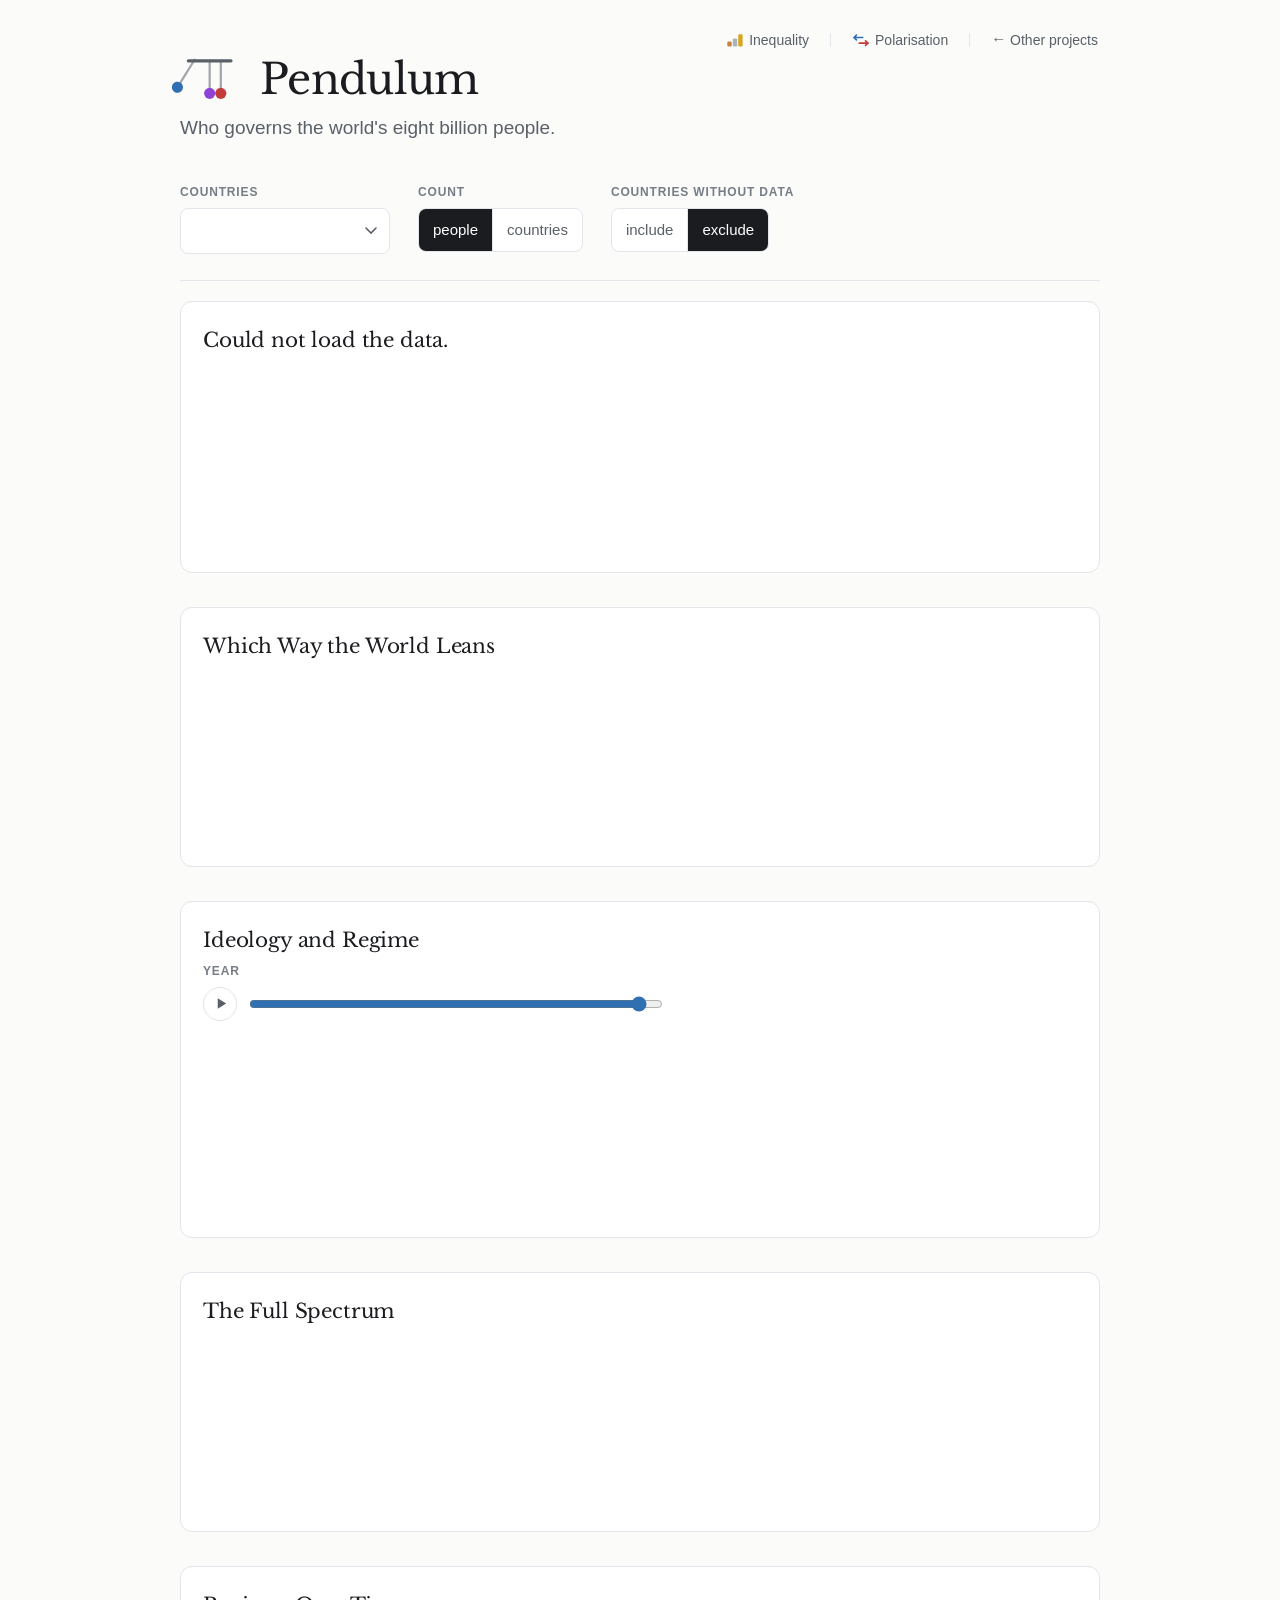
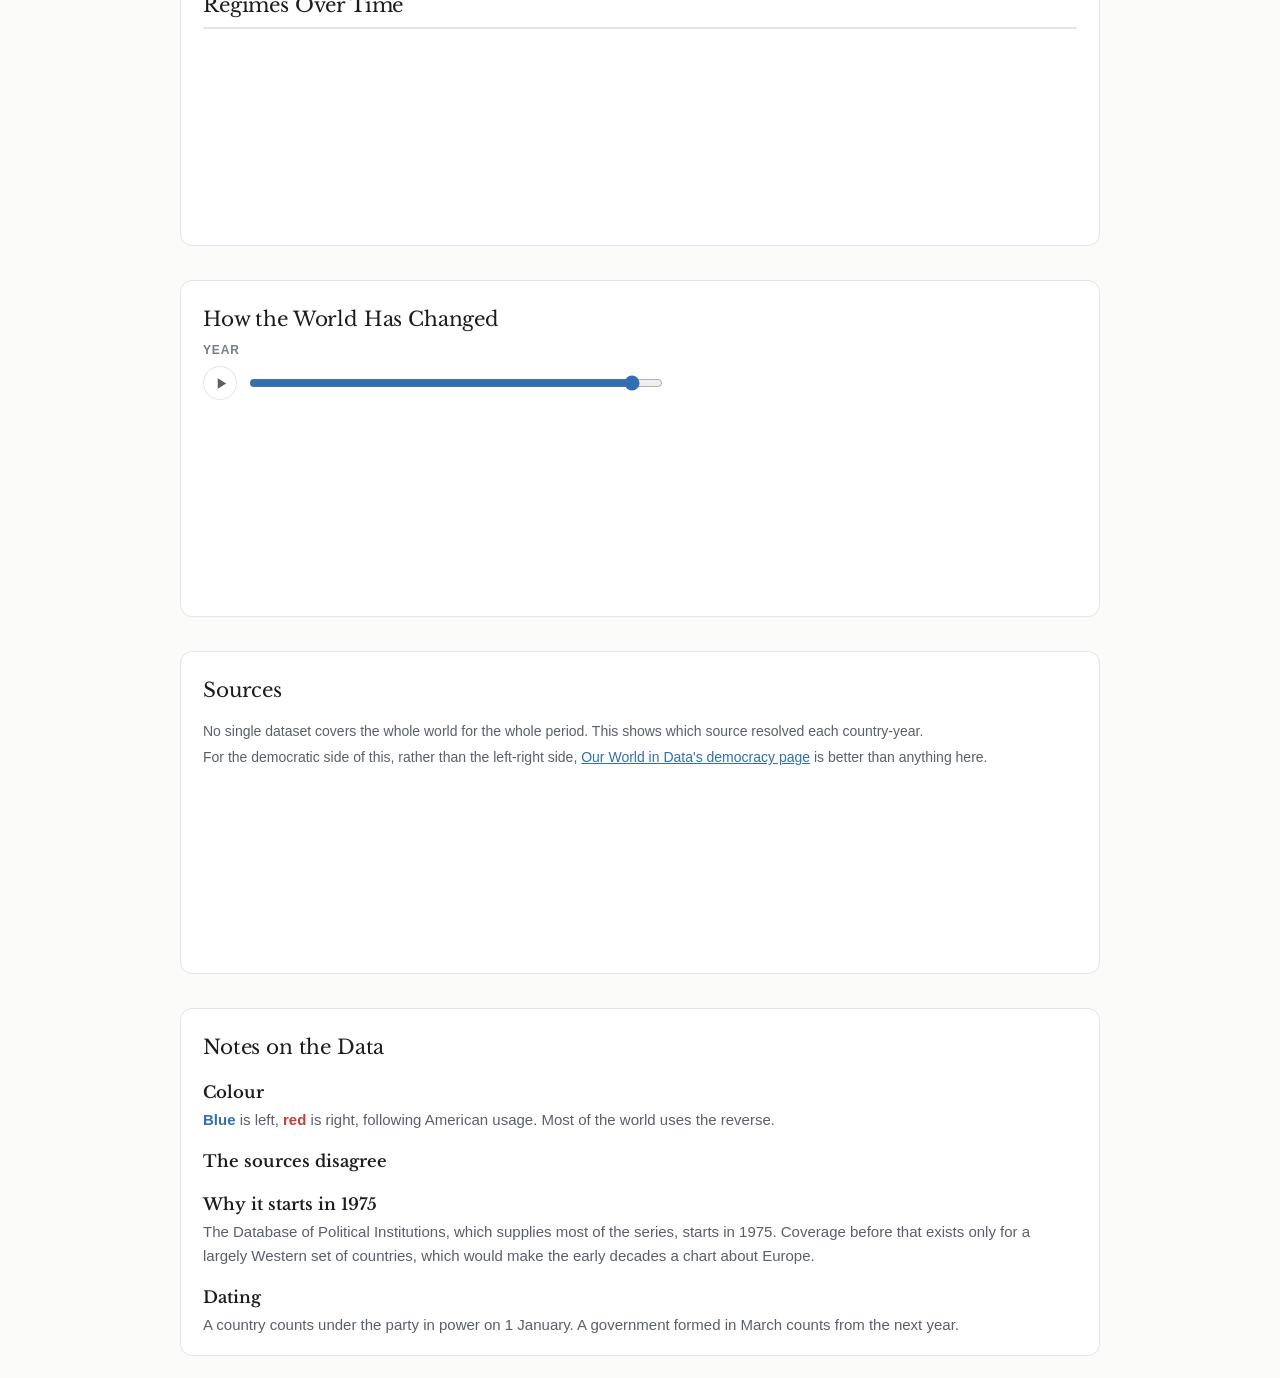
==== commit 4a6b8bce: "Pendulum: the sources list is back, and a missing element cannot hide the page The page has been stu" ====
--- a/site/index.html
+++ b/site/index.html
@@ -152,6 +152,7 @@
 
   <section class="panel">
     <h2>Sources</h2>
+    <ul id="sources" class="sources"></ul>
     <p class="sub">
       No single dataset covers the whole world for the whole period. This shows which
       source resolved each country-year.
--- a/site/style.css
+++ b/site/style.css
@@ -31,11 +31,20 @@
      The hues carry the argument. The two axes that did not move are COOL and
      everything that roughly doubled is WARM, so a reader who takes nothing else
      from the fan chart still sees that the cool lines are the flat ones. */
-  --p-econ: #2f6fb2;   --p-relig: #6b7f8c;
-  --p-immig: #c0522d;  --p-lgbt: #a8387e;  --p-minor: #c08a3e;
-  --p-viol: #8a2020;   --p-plur: #5d8a6b;  --p-pop: #6b5b95;
-  --p-anti: #495070;
-  --p-pick: #1a1c1f;   --p-band: #d7dce2;  --p-all: #9aa6b2;
+  /* The party chart's nine, and the brief is restraint. Six are on at once and
+     they sit beside each other in a column, where a saturated set reads as a
+     chart trying to be exciting. These are pulled toward one muted register and
+     separated by hue rather than by loudness, with the two that do not move
+     kept coolest. */
+  --p-econ: #35608c;   --p-relig: #78878f;
+  --p-immig: #b0603a;  --p-lgbt: #7c5688;  --p-minor: #96813f;
+  --p-viol: #9c4540;   --p-plur: #43786c;  --p-pop: #5c6890;
+  --p-anti: #6b5c4c;
+  /* The society chart, which was a grey median inside a grey band on a white
+     page: three greys and no reason to look. Indigo for the population, deeper
+     indigo for the median, warm amber for whichever country is picked out, so
+     the one line the reader chose is the only thing that is not blue. */
+  --p-band: #9aa6cc;   --p-med: #3f4a7a;   --p-pick: #b5560f;
   --p-left: #2f6fb2;   --p-right: #c33c3c;
   /* the three layers, for the swatches in the panel that lists them */
   --p-party: #c0522d;  --p-europe: #5d8a6b;  --p-society: #2f6fb2;
@@ -192,6 +201,25 @@
 .legend span { display: inline-flex; align-items: center; gap: 7px; color: var(--ink-soft); }
 .legend i { width: 12px; height: 12px; border-radius: 3px; display: inline-block; }
 
+/* Two swatch modifiers, placed HERE next to the rule they modify rather than at
+   the end of the file. The first version of them was appended after an unrelated
+   block and a later rewrite of that block took them with it: the "middle
+   country" entry lost its swatch and the key quietly showed a label standing
+   for nothing. A modifier that lives beside what it modifies cannot be deleted
+   by accident.
+
+   `.faint` matches the palest envelope, which at 0.22 opacity is invisible as a
+   solid 12px block, so it carries an outline to give it an edge.
+   `.dash` stands for the dashed median line. It keeps a real height and paints
+   the dashes with a gradient: `height: 0` plus a border draws nothing usable
+   inside a flex row that centres on a zero-height box. */
+.legend i.faint { opacity: .5; box-shadow: inset 0 0 0 1px var(--ink-faint); }
+.legend i.dash {
+  width: 20px; height: 12px; border-radius: 0;
+  background: repeating-linear-gradient(to right,
+    var(--p-med) 0 5px, transparent 5px 9px) center / 100% 2.5px no-repeat;
+}
+
 .chart { margin: 0; position: relative; }
 svg { display: block; width: 100%; height: auto; }
 
@@ -257,11 +285,11 @@
     --w-england: #6fa583; --w-piedmont: #c383b6; --w-pick: #6ea8e0;
     --w-region: #8a5313;
     --w-median: #e58f6f;
-    --p-econ: #6ea8e0;   --p-relig: #94a6b3;
-    --p-immig: #e08055;  --p-lgbt: #e07ab5;  --p-minor: #e8c07a;
-    --p-viol: #d95555;   --p-plur: #82bd93;  --p-pop: #a294cf;
-    --p-anti: #8d95bb;
-    --p-pick: #f2f4f7;   --p-band: #343b45;  --p-all: #6a7684;
+    --p-econ: #7ba7d6;   --p-relig: #9aa8b0;
+    --p-immig: #d18a63;  --p-lgbt: #b28cbd;  --p-minor: #c4ab68;
+    --p-viol: #cc7873;   --p-plur: #6fa99b;  --p-pop: #8f99bd;
+    --p-anti: #a8957f;
+    --p-band: #59639a;   --p-med: #aab4dc;   --p-pick: #e9924a;
     --p-left: #6ea8e0;   --p-right: #d95555;
     --p-party: #e08055;  --p-europe: #82bd93;  --p-society: #6ea8e0;
     --coin-bronze: #b06a28; --coin-bronze-face: #d98f45; --coin-bronze-edge: #f0b982;
@@ -490,7 +518,10 @@
 
 
 /* Licence and retrieval date sit under each source, quieter than the role. */
-footer .terms { display: block; color: var(--ink-faint); font-size: 12.5px; margin-top: 2px; }
+/* Not `footer .terms`. The sources list moved out of the footer and into a
+   panel, and a selector scoped to where an element used to live is a rule that
+   silently stops applying when it moves. */
+.terms { display: block; color: var(--ink-faint); font-size: 12.5px; margin-top: 2px; }
 
 /* ---- the wealth page ---- */
 /* Both pages carry the same pair of links, so they sit in one nav in the
@@ -543,7 +574,14 @@
   border: 1px solid var(--rule); border-radius: 999px; padding: 1px 8px;
 }
 .sources { margin: 0; padding-left: 18px; font-size: 14px; color: var(--ink-soft); }
-.sources li { margin-bottom: 9px; }
+.sources li { margin-bottom: 11px; }
+/* The release and the slice, under the name rather than beside it: the names
+   are the column a reader scans, and a fact running on from one pushes the
+   next name off the left edge of the eye. */
+.sources .detail {
+  display: block; margin-top: 2px;
+  font-size: 13.5px; color: var(--ink-faint); max-width: 56em;
+}
 .dot { cursor: pointer; }
 .dot:hover { fill-opacity: 1; }
 
@@ -613,11 +651,17 @@
    as the cradle and the coins: it moves only when the title is hovered, and it
    holds still for anyone who has asked for less motion. */
 .mark.arrows { height: 0.86em; }
-.arrows .arw-l, .arrows .arw-r { transform-box: view-box; }
-h1:hover .arrows .arw-l, h1:focus-within .arrows .arw-l { animation: leave-l 1.7s ease-in-out infinite; }
-h1:hover .arrows .arw-r, h1:focus-within .arrows .arw-r { animation: leave-r 1.7s ease-in-out infinite; }
-@keyframes leave-l { 0%, 100% { transform: translateX(0); } 50% { transform: translateX(-2.5px); } }
-@keyframes leave-r { 0%, 100% { transform: translateX(0); } 50% { transform: translateX(2.5px); } }
+.arrows .arw-l { transform-box: view-box; transform-origin: 37px 14px; }
+.arrows .arw-r { transform-box: view-box; transform-origin: 27px 30px; }
+/* They REACH rather than slide. Picked from eight candidates: a translation
+   moves two arrows that are already apart slightly further apart, which is a
+   small idea shown small, whereas scaling from the tail makes each arrow extend
+   toward where it is pointing. The transform origin is each arrow's own tail,
+   so the heads travel and the tails stay put. */
+h1:hover .arrows .arw-l, h1:focus-within .arrows .arw-l { animation: leave-l 1.8s ease-in-out infinite; }
+h1:hover .arrows .arw-r, h1:focus-within .arrows .arw-r { animation: leave-r 1.8s ease-in-out infinite; }
+@keyframes leave-l { 0%, 100% { transform: scaleX(1); } 50% { transform: scaleX(1.16); } }
+@keyframes leave-r { 0%, 100% { transform: scaleX(1); } 50% { transform: scaleX(1.16); } }
 @media (prefers-reduced-motion: reduce) {
   h1:hover .arrows .arw-l, h1:hover .arrows .arw-r,
   h1:focus-within .arrows .arw-l, h1:focus-within .arrows .arw-r { animation: none; }
@@ -670,6 +714,20 @@
 .legend .key[aria-pressed="false"] { color: var(--ink-faint); }
 .legend .key[aria-pressed="false"] i { background: none !important;
   box-shadow: inset 0 0 0 1.5px var(--ink-faint); }
+
+/* A key entry that stands for a LINE shows a line. The block swatch turned a
+   row of nine into a row of checkboxes, and its off state looked like a broken
+   control rather than an unselected one. Here the rule keeps its colour when
+   the entry is off and the whole entry fades instead, which is what "not shown"
+   should look like. */
+.legend .key.rule { border-bottom: 0; gap: 8px; }
+.legend .key.rule i {
+  width: 18px; height: 3px; border-radius: 2px;
+  box-shadow: none !important;
+}
+.legend .key.rule[aria-pressed="false"] { opacity: .42; }
+.legend .key.rule[aria-pressed="false"] i { background: var(--ink-faint) !important; }
+.legend .key.rule:hover { opacity: 1; color: var(--ink); }
 
 /* Under 380 the wordmark, the sibling link and the projects link no longer fit
    on one row at any size still worth reading, so the nav gives up its last few
@@ -686,41 +744,124 @@
   header > h1 { font-size: 15px; padding-right: 6px; }
 }
 
-/* ---- "how is this measured" ----
-   A question, not an icon. A bare i-in-a-circle is a guess about what is behind
-   it, and the point of this control is that a reader knows whether it answers
-   the doubt they arrived with before spending a click on it. */
-.info {
-  font: inherit; font-size: 13.5px; font-weight: 400; line-height: 1;
-  margin-left: 12px; padding: 6px 13px 6px 11px;
-  color: var(--ink-soft); background: none;
-  border: 1px solid var(--rule); border-radius: 999px;
-  cursor: pointer; vertical-align: middle; white-space: nowrap;
-  transition: background .12s, border-color .12s, color .12s;
-}
-.info::before {
-  content: "?"; display: inline-grid; place-items: center;
-  width: 15px; height: 15px; margin-right: 7px;
-  border-radius: 50%; background: var(--rule); color: var(--ink-soft);
-  font-size: 10.5px; font-weight: 700; vertical-align: -2px;
-}
-.info:hover { background: var(--panel); color: var(--ink); border-color: var(--ink-faint); }
-.info:hover::before { background: var(--ink-faint); color: var(--panel); }
-.info[aria-expanded="true"] { border-color: var(--ink-faint); color: var(--ink); }
-.info[aria-expanded="true"]::before { content: "3"; background: var(--ink-faint); color: var(--panel); }
-.info:focus-visible { outline: 2px solid var(--accent); outline-offset: 2px; }
-
-/* Not a boxed warning: a quiet aside, set in the body serif at a smaller size
-   with a rule down its left edge, the way a footnote reads in print. A panel
-   inside a panel was two borders deep and looked like an error message. */
-.method {
-  margin: 12px 0 4px; padding: 2px 0 2px 18px;
-  border-left: 3px solid var(--rule);
-  color: var(--ink-soft); font-size: 14.5px; line-height: 1.62;
-  max-width: 62em;
-}
-.method p + p { margin-top: 10px; }
+/* ---- a key beside the chart rather than above it ----
+   Nine entries across the top wrapped to two rows and pushed the chart down
+   the page, and a wrapped key is read as two groups when it is one list. Down
+   the right it is one column, each entry on its own line, and the chart keeps
+   the height it had.
+
+   The figure carries `min-width: 0` because a flex child defaults to
+   `min-width: auto`, which means it refuses to shrink below its content: the
+   SVG measures its parent, the parent sizes to the SVG, and the pair ratchet
+   each other wider until the row overflows. */
+.chart-row { display: flex; align-items: flex-start; gap: 24px; }
+/* `display: flex` beats the browser's own `[hidden] { display: none }`, so a
+   row hidden by the attribute would keep laying out. Any element the page
+   hides by attribute and also gives a display to needs this line. */
+.chart-row[hidden] { display: none; }
+/* `flex: 1 1 0`, not `1 1 auto`. With an auto basis the figure sizes from its
+   content, the SVG sizes from the figure, and the two define each other: the
+   drawing came out with a 920 viewBox inside a 682 box, so every label was
+   rendered at three quarters of its intended size. A zero basis cuts the
+   circle - the figure takes what the row has left, and the SVG measures that. */
+.chart-row > .chart { flex: 1 1 0; min-width: 0; }
+.legend-side {
+  flex: 0 0 auto; width: 168px;
+  display: flex; flex-direction: column; align-items: flex-start; gap: 11px;
+  margin: 0; padding-top: 6px;
+}
+.legend-side .key { text-align: left; }
+
+/* Under 820 there is not enough width for a chart AND a column of labels, so
+   the key goes back above the chart and wraps as it did before. */
+@media (max-width: 820px) {
+  .chart-row { display: block; }
+  .legend-side {
+    width: auto; flex-direction: row; flex-wrap: wrap;
+    gap: 6px 16px; padding: 0 0 10px;
+  }
+}
+
+/* ---- the extremes, named ----
+   Two ranked fives under the society chart. They replace the outer band, which
+   could show that some country sat at 3.99 but never which one, and the name is
+   the only interesting part of that fact. Each entry is a button: pressing it
+   picks that country out on the chart above, so the list is the quickest route
+   into the control as well as a finding on its own. */
+/* A GRID, not a wrapping flex row. With two lists a flex row was fine; with
+   four, the basis decides how many land on a row and it changes with the
+   longest country name in them, so the page could show 2 and 2 one day and 3
+   and 1 the next. Two columns, explicitly, and the row gap is larger than the
+   column gap so the two PAIRS read as pairs. */
+.ranks {
+  display: grid; grid-template-columns: repeat(2, minmax(0, 1fr));
+  gap: 30px 40px; margin: 20px 0 2px;
+}
+.rank { min-width: 0; }
+@media (max-width: 560px) { .ranks { grid-template-columns: 1fr; gap: 22px; } }
+.rank h3 { font-size: 15px; font-weight: 700; margin: 0; color: var(--ink); }
+/* .rank-note is gone from the markup; the heading carries the year. */
+.rank h3 + ol { margin-top: 8px; }
+.rank ol { margin: 0; padding: 0; list-style: none; counter-reset: rank; }
+.rank li { counter-increment: rank; }
+.rank li button {
+  display: flex; align-items: baseline; gap: 10px; width: 100%;
+  font: inherit; font-size: 14.5px; color: var(--ink-soft);
+  background: none; border: 0; border-radius: 6px;
+  padding: 5px 8px 5px 4px; cursor: pointer; text-align: left;
+}
+.rank li button::before {
+  content: counter(rank) "."; flex: none; width: 16px;
+  font-size: 12.5px; color: var(--ink-faint); font-variant-numeric: tabular-nums;
+}
+/* THE NAME, by its own class. This was `button > span`, which also matched the
+   placeholder span a country with no flag gets, and beat `.flag` on
+   specificity: the empty flag box grew to fill the row and read in dark mode
+   as a white slab in front of the name. Zanzibar is the country that shows it,
+   and it only reached one of these lists when they were re-ranked. */
+.rank li button > .nm { flex: 1 1 auto; min-width: 0; }
+/* The flag keeps a fixed box whether or not an image arrives, so the three
+   countries without one line up with the rest instead of shuffling left. */
+.flag {
+  flex: none; width: 20px; height: 15px; align-self: center;
+  border-radius: 2px; box-shadow: inset 0 0 0 1px rgba(0, 0, 0, .12);
+  object-fit: cover;
+}
+.flag-none { box-shadow: inset 0 0 0 1px var(--rule); }
+.rank li button > b {
+  flex: none; font-weight: 400; color: var(--ink-faint);
+  font-variant-numeric: tabular-nums;
+}
+.rank li button:hover { background: var(--panel); color: var(--ink); }
+.rank li button:hover > b { color: var(--ink-soft); }
+.rank li button:focus-visible { outline: 2px solid var(--accent); outline-offset: 2px; }
+
+/* ---- rhythm between and inside panels ----
+   Sections were separated by the same gap that separated a heading from its own
+   standfirst, so the page read as one column of evenly spaced blocks with no
+   hierarchy. The rule is that the space BETWEEN panels is bigger than any space
+   inside one, and that a chart gets more air above it than the text does. */
+/* The header and the first panel were separated by the same gap that separates
+   a heading from its own standfirst, so the standfirst read as though it
+   belonged to the panel below rather than to the title above. */
+header.wrap { padding-bottom: 12px; }
+main.wrap { margin-top: 26px; }
+main.wrap > .panel + .panel { margin-top: 34px; }
+.panel > h2 { margin-bottom: 6px; }
+.panel > .sub { margin-bottom: 0; }
+.panel > .controls { margin-top: 20px; }
+.panel > .legend, .panel > .chart-row { margin-top: 22px; }
+.panel > .chart, .panel > .chart-row > .chart { margin-top: 14px; }
+.panel > .ranks { margin-top: 26px; }
+.panel > .sources { margin-top: 14px; }
 @media (max-width: 640px) {
-  .info { display: inline-flex; align-items: center; margin: 8px 0 0; }
-  .method { font-size: 14px; padding-left: 14px; }
-}
+  main.wrap > .panel + .panel { margin-top: 22px; }
+  .panel > .ranks { margin-top: 20px; }
+}
+
+/* The source's own words, then ours. */
+/* The quote marks are the CHARACTERS, not hex escapes. A CSS escape is one to
+   six hex digits and `C` followed by a closing quote parses as  then a
+   literal C, which rendered as a replacement box and the letter C at the start
+   of every source. */
+/* .use is gone: the sources list is the publisher's words only. */
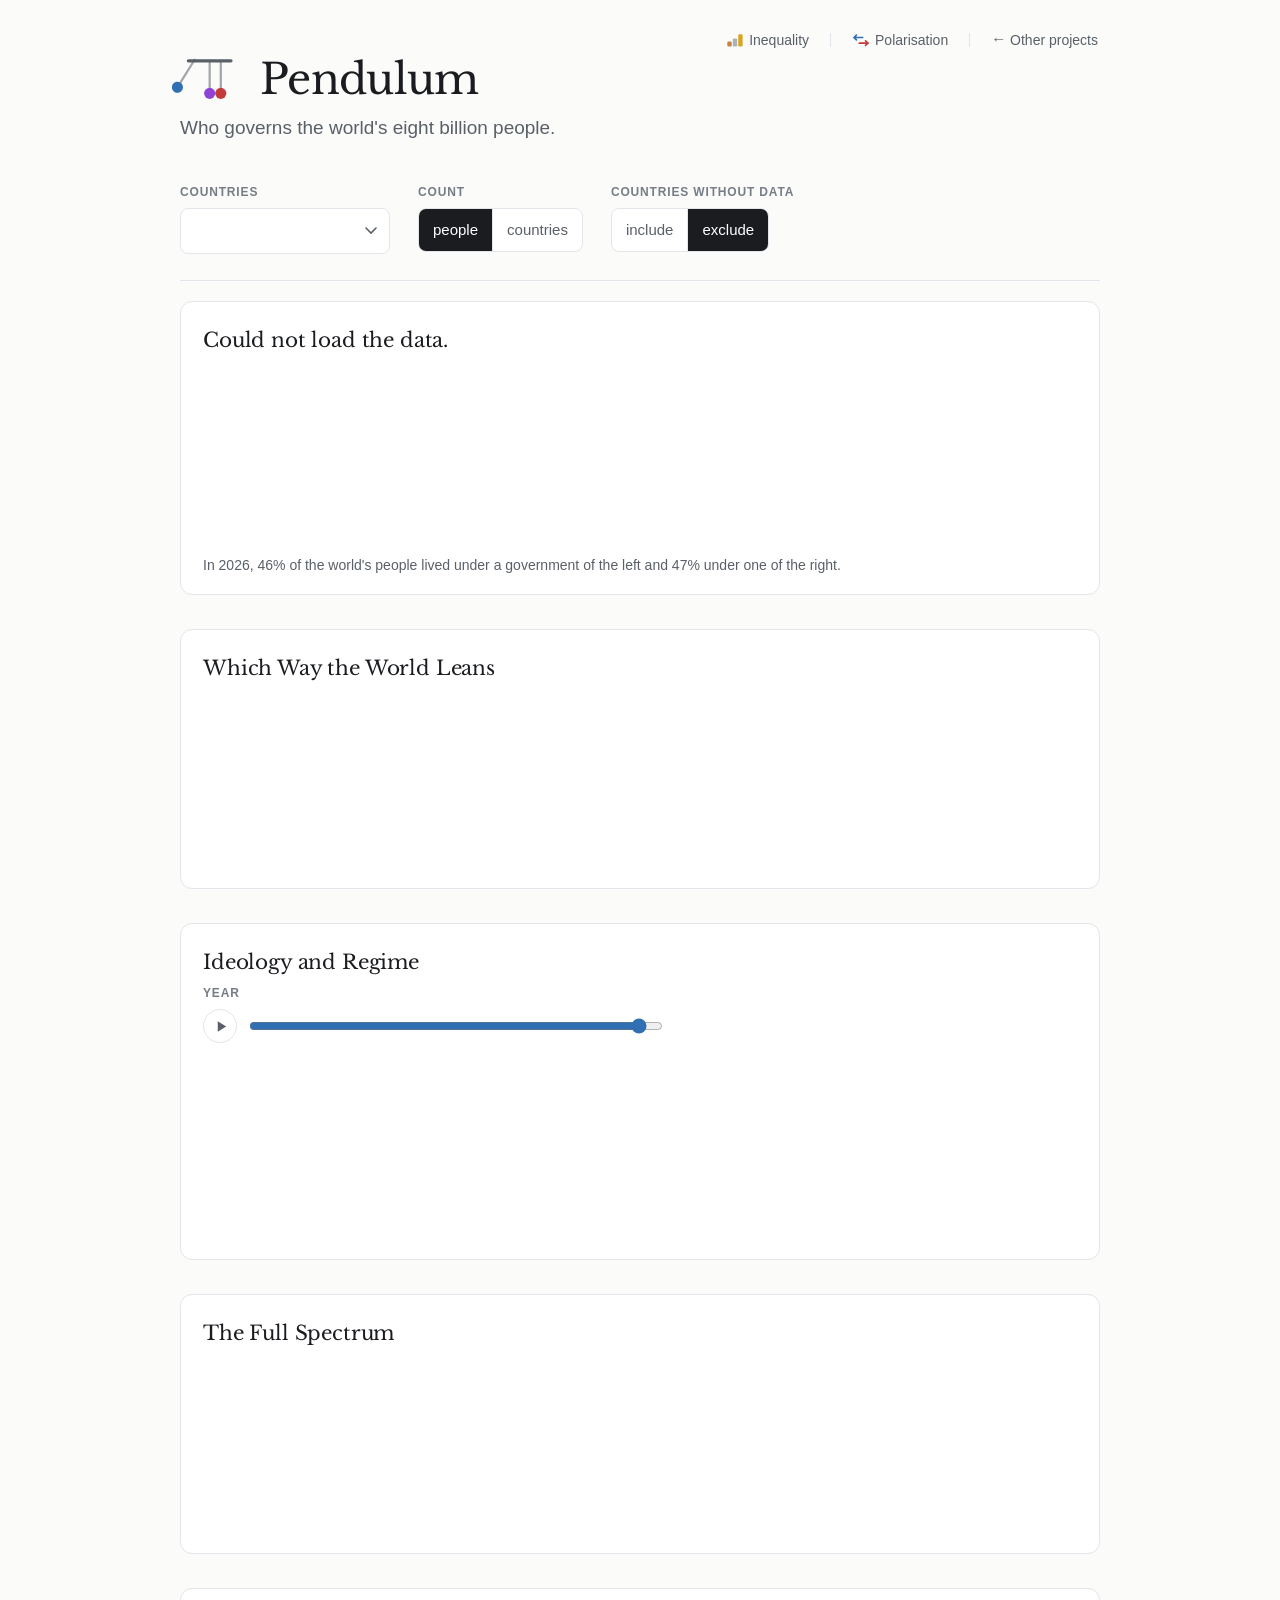
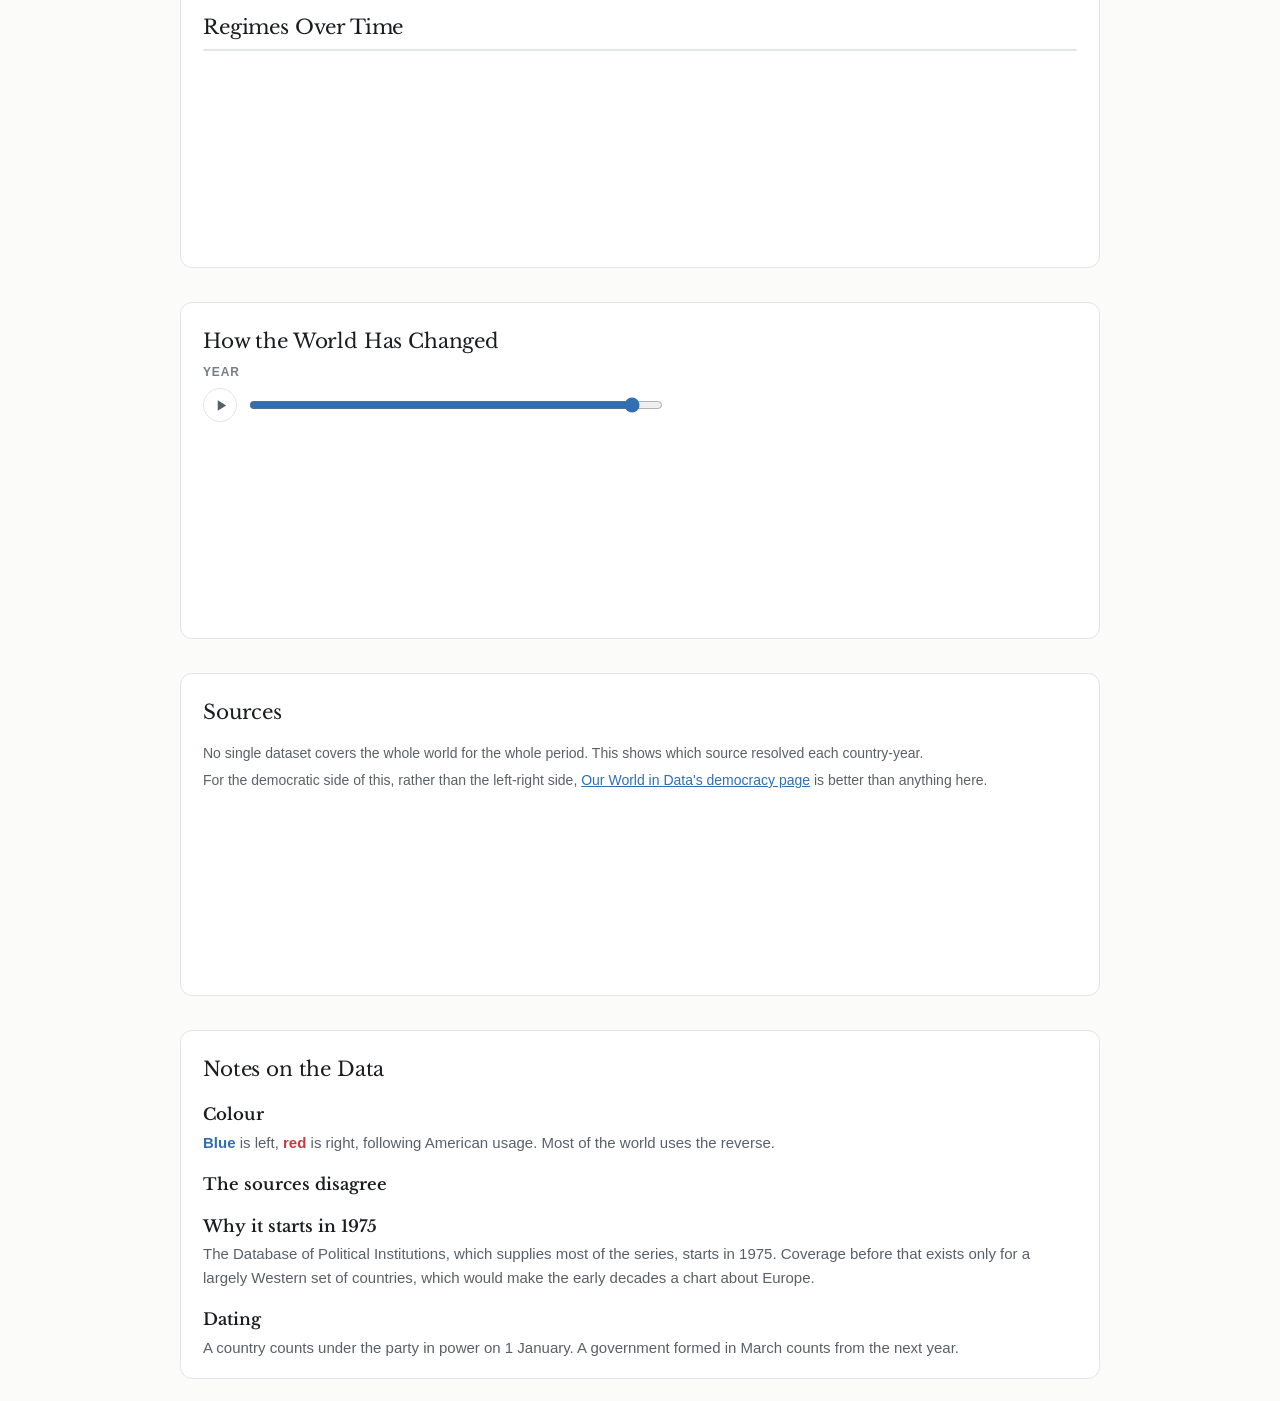
==== commit caf5d327: "Bake the headline caption into index.html for crawlers ChatGPT and most crawlers read the page witho" ====
--- a/site/index.html
+++ b/site/index.html
@@ -3,8 +3,8 @@
 <head>
 <meta charset="utf-8">
 <meta name="viewport" content="width=device-width, initial-scale=1">
-<title>Pendulum</title>
-<meta name="description" content="How the world's governments have moved along the political spectrum since 1975.">
+<title>Pendulum: world governments, left vs right, by population</title>
+<meta name="description" content="How the world's governments have moved along the political spectrum since 1975. In 2026, 46% of the world's people lived under a government of the left and 47% under one of the right.">
 <link rel="canonical" href="https://charlietrenorden.com/pendulum/">
 <meta property="og:type" content="website">
 <meta property="og:site_name" content="Charlie Trenorden">
@@ -79,7 +79,7 @@
       <svg id="area" role="img"></svg>
       <div class="readout" id="readout" hidden></div>
     </figure>
-    <p class="caption" id="caption"></p>
+    <p class="caption" id="caption">In 2026, 46% of the world's people lived under a government of the left and 47% under one of the right.</p>
   </section>
 
   <section class="panel">
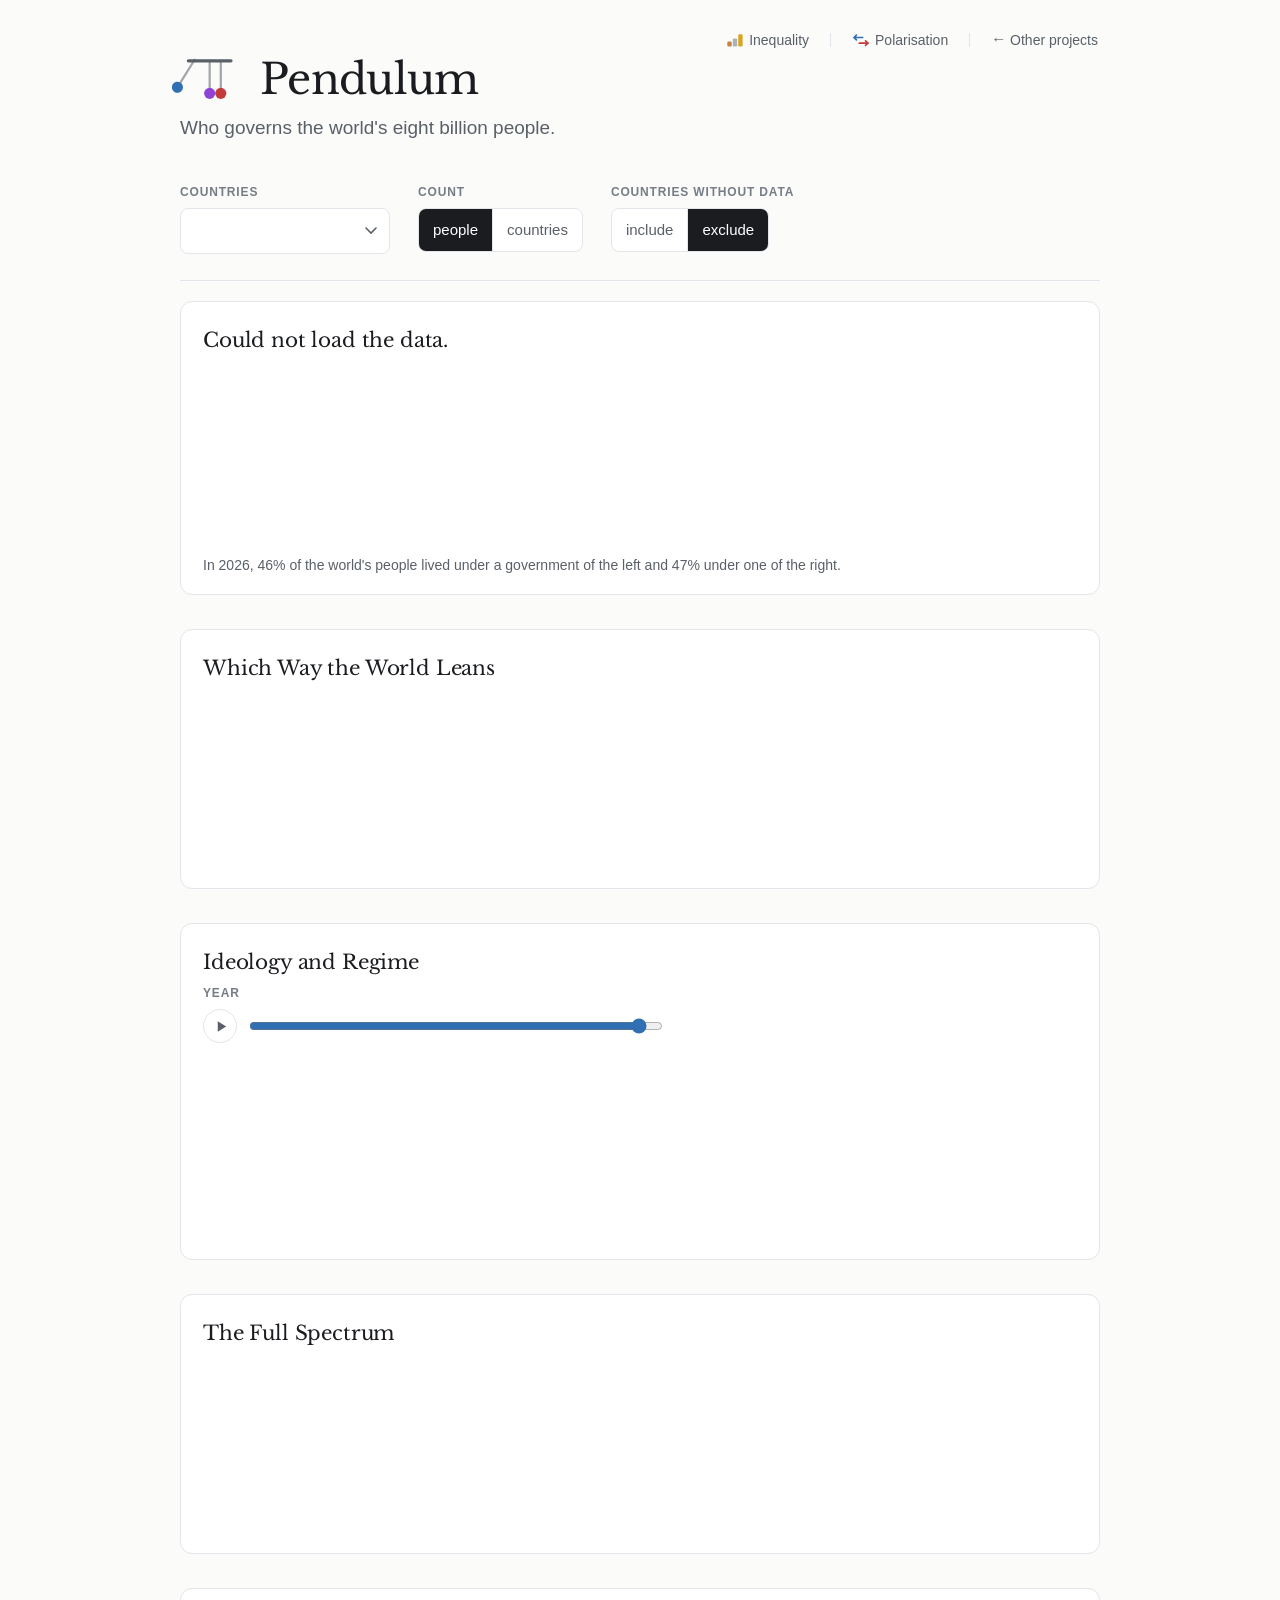
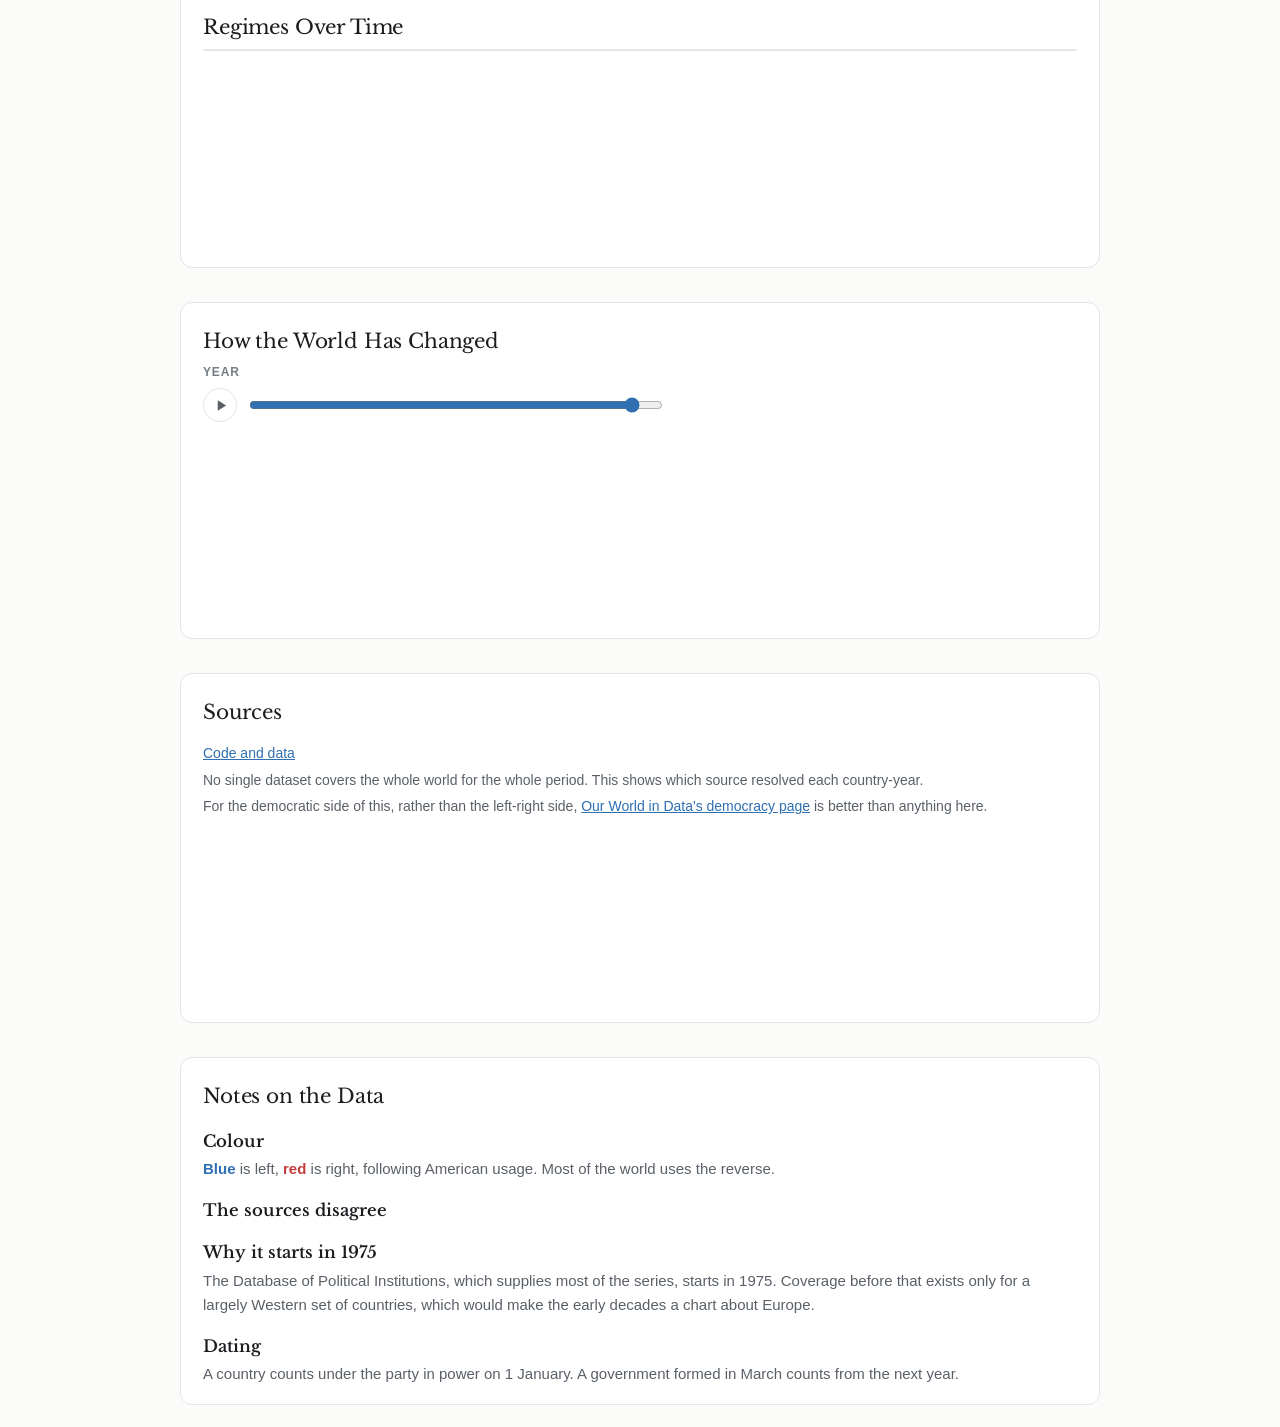
==== commit e71c0981: "Repo is public: Code and data link under Sources on all three pages Co-Authored-By: Claude Opus 5.5 " ====
--- a/site/index.html
+++ b/site/index.html
@@ -3,13 +3,13 @@
 <head>
 <meta charset="utf-8">
 <meta name="viewport" content="width=device-width, initial-scale=1">
-<title>Pendulum: world governments, left vs right, by population</title>
+<title>Pendulum</title>
 <meta name="description" content="How the world's governments have moved along the political spectrum since 1975. In 2026, 46% of the world's people lived under a government of the left and 47% under one of the right.">
 <link rel="canonical" href="https://charlietrenorden.com/pendulum/">
 <meta property="og:type" content="website">
 <meta property="og:site_name" content="Charlie Trenorden">
-<meta property="og:title" content="Pendulum: who governs the world's eight billion people">
-<meta property="og:description" content="Fifty years of governments on the left-right axis, counted by people rather than countries.">
+<meta property="og:title" content="Pendulum">
+<meta property="og:description" content="Who governs the world's eight billion people, on the left-right axis since 1975.">
 <meta property="og:url" content="https://charlietrenorden.com/pendulum/">
 <meta property="og:image" content="https://charlietrenorden.com/pendulum/og-card.png">
 <meta property="og:image:width" content="2400">
@@ -26,7 +26,7 @@
 <link rel="icon" href="favicon.ico" sizes="any">
 <link rel="icon" href="favicon-192.png" type="image/png" sizes="192x192">
 <link rel="apple-touch-icon" href="apple-touch-icon.png">
-<script>/* Analytics, gated. Two kinds of visitor are not an audience: anyone who has opted out with ?nostats=1, and automation - navigator.webdriver is the one signal true for Playwright, Puppeteer and Selenium alike. Inline and dependency-free on purpose: served from the Worker, a bad deploy there would stop analytics on every site. See site-stats/beacon. */(function(){try{var X="ct.nostats",C="ct_nostats",D=";path=/;domain=.charlietrenorden.com",q=location.search,out=false;if(q.indexOf("nostats=1")>-1){try{localStorage.setItem(X,"1")}catch(e){}document.cookie=C+"=1"+D+";max-age=63072000;samesite=lax";}if(q.indexOf("nostats=0")>-1){try{localStorage.removeItem(X)}catch(e){}document.cookie=C+"="+D+";max-age=0";}try{out=!!localStorage.getItem(X)}catch(e){}if(!out)out=document.cookie.indexOf(C+"=1")>-1;if(out||navigator.webdriver)return;var d=document,s;s=d.createElement("script");s.defer=true;s.src="https://static.cloudflareinsights.com/beacon.min.js";s.setAttribute("data-cf-beacon",'\x7b"token": "32b821209b5441a08df42ccf61c9e6c2"\x7d');d.head.appendChild(s);s=d.createElement("script");s.defer=true;s.src="https://beacon.charlietrenorden.com/b.js";d.head.appendChild(s);}catch(e){}})();</script>
+<script>/* Analytics, gated. Two kinds of visitor are not an audience: anyone who has opted out with ?nostats=1, and automation - navigator.webdriver is the one signal true for Playwright, Puppeteer and Selenium alike. Inline and dependency-free on purpose: served from the Worker, a bad deploy there would stop analytics on every site. See site-stats/beacon. */(function(){try{var X="ct.nostats",C="ct_nostats",D=";path=/;domain=.charlietrenorden.com",q=location.search,out=false;if(q.indexOf("nostats=1")>-1){try{localStorage.setItem(X,"1")}catch(e){}document.cookie=C+"=1"+D+";max-age=63072000;samesite=lax";}if(q.indexOf("nostats=0")>-1){try{localStorage.removeItem(X)}catch(e){}document.cookie=C+"="+D+";max-age=0";}try{out=!!localStorage.getItem(X)}catch(e){}if(!out)out=document.cookie.indexOf(C+"=1")>-1;if(out||navigator.webdriver)return;var d=document,s;s=d.createElement("script");s.defer=true;s.src="https://static.cloudflareinsights.com/beacon.min.js";s.setAttribute("data-cf-beacon",'\x7b"token": "32b821209b5441a08df42ccf61c9e6c2", "spa": false\x7d');d.head.appendChild(s);s=d.createElement("script");s.defer=true;s.src="https://beacon.charlietrenorden.com/b.js";d.head.appendChild(s);}catch(e){}})();</script>
 </head>
 <body class="loading">
 <header class="wrap">
@@ -153,6 +153,7 @@
   <section class="panel">
     <h2>Sources</h2>
     <ul id="sources" class="sources"></ul>
+    <p class="sub"><a href="https://github.com/charlie-tren/pendulum">Code and data</a></p>
     <p class="sub">
       No single dataset covers the whole world for the whole period. This shows which
       source resolved each country-year.
